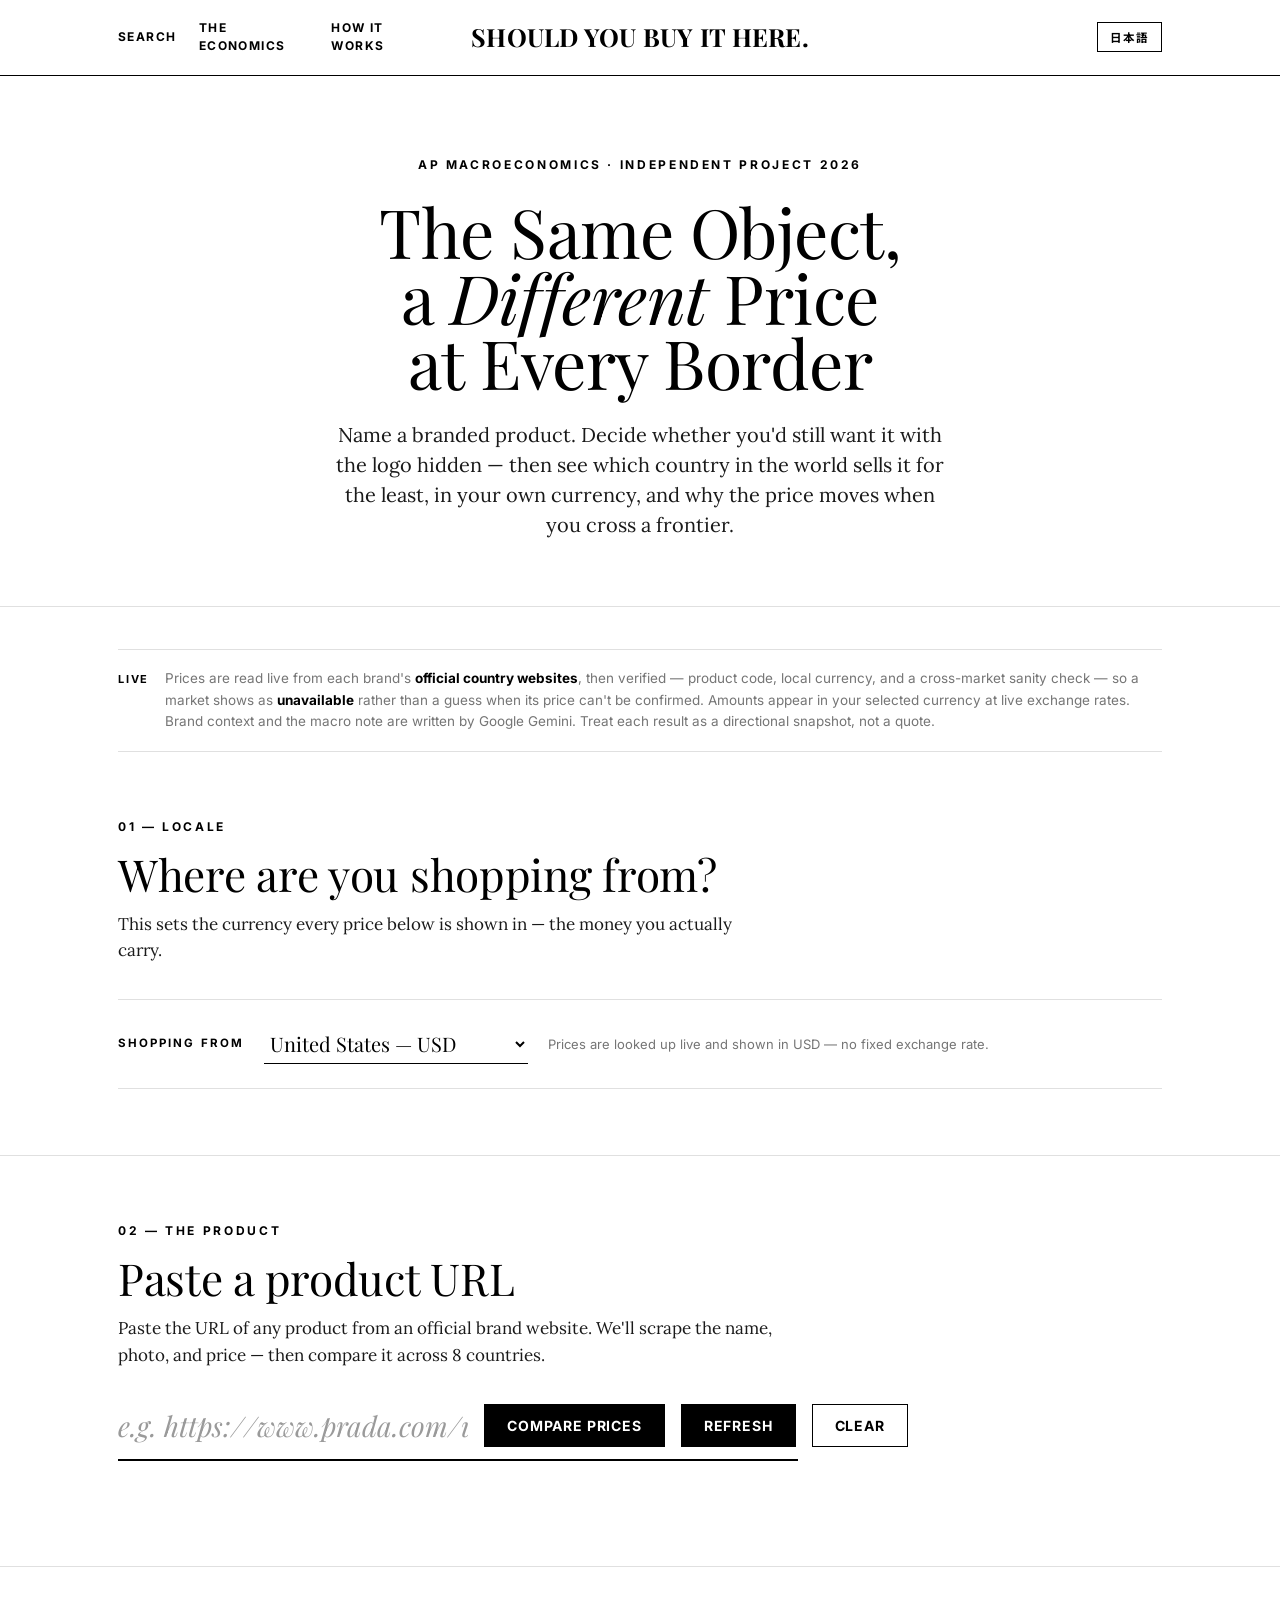
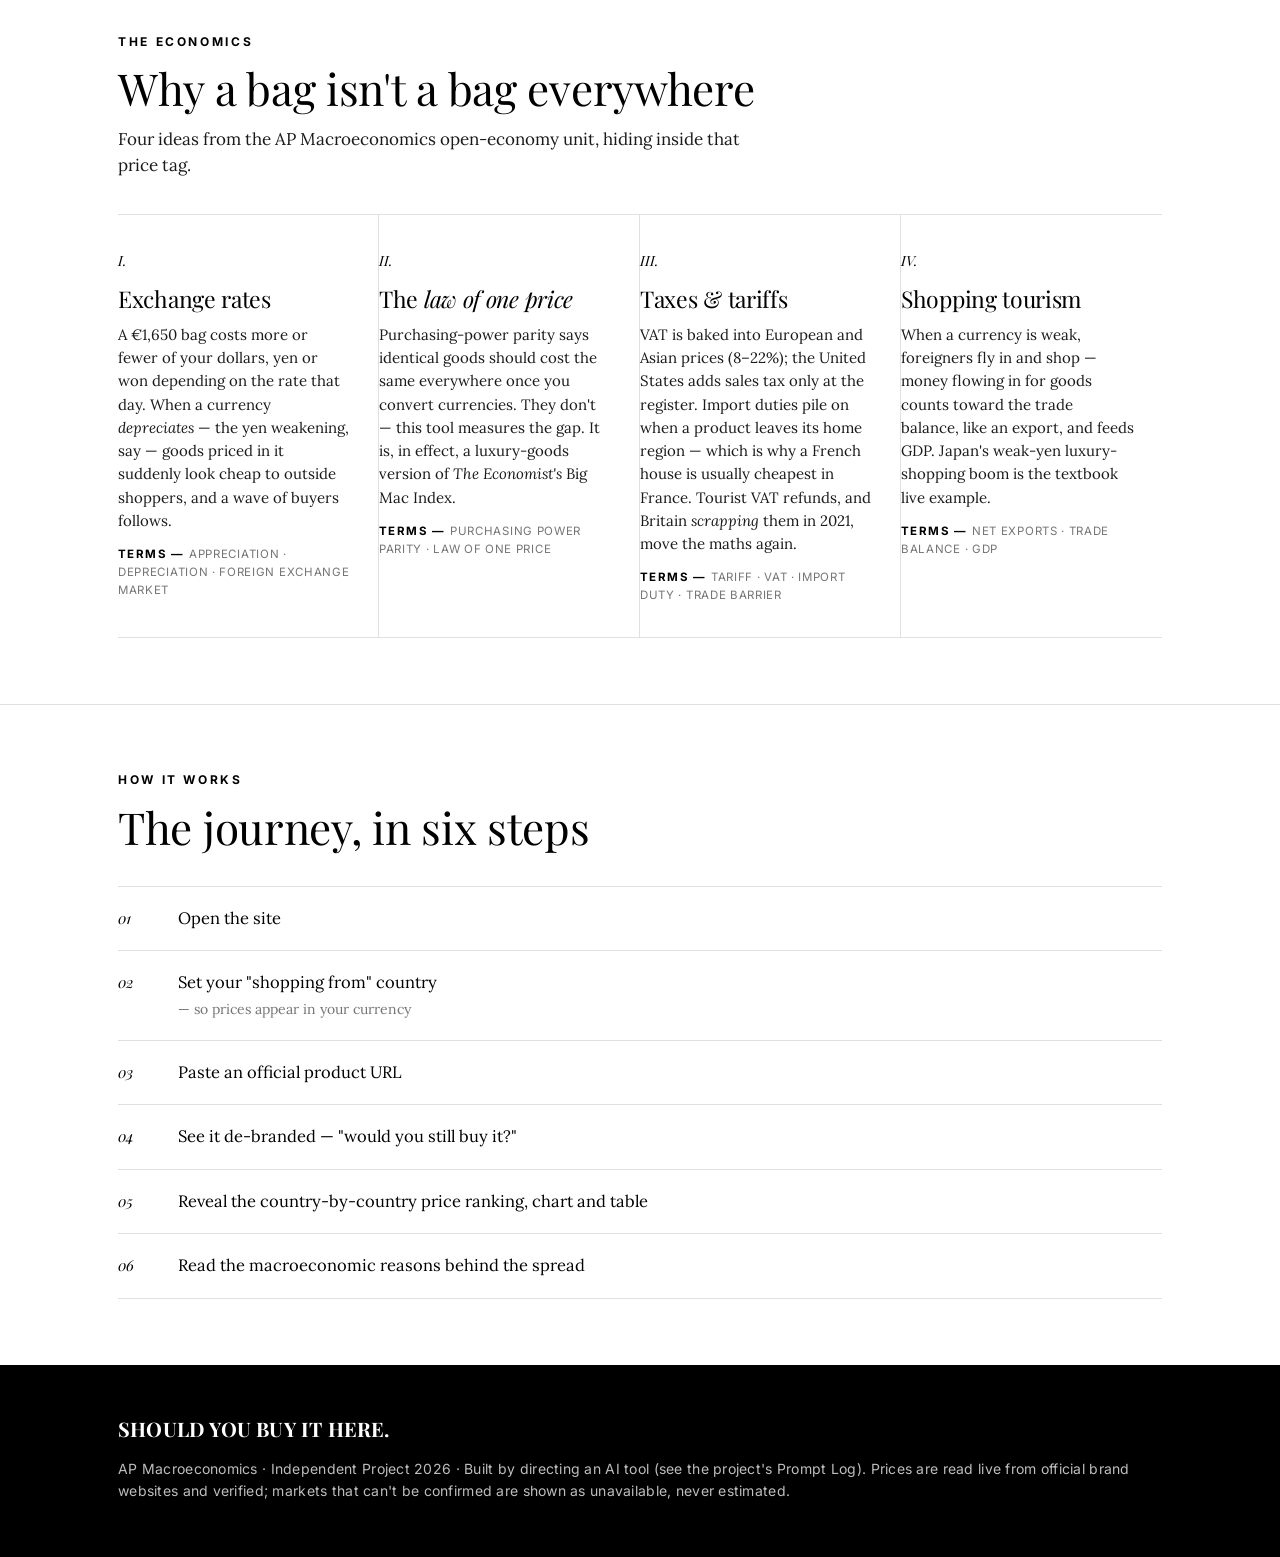
==== index.html @ 0af43471 "Fix overlapping "AI is removing the logo" text in reveal view The progress overlay span sits inside " ====
<!DOCTYPE html>
<html lang="en">
<head>
<meta charset="UTF-8" />
<meta name="viewport" content="width=device-width, initial-scale=1" />
<title>Should You Buy It Here — The Global Price of Brands</title>
<link rel="preconnect" href="https://fonts.googleapis.com">
<link rel="preconnect" href="https://fonts.gstatic.com" crossorigin>
<link href="https://fonts.googleapis.com/css2?family=Playfair+Display:ital,wght@0,400;0,500;0,600;0,700;1,400;1,500&family=Lora:ital,wght@0,400;0,500;0,600;1,400;1,500&family=Inter:wght@300;400;500;600;700&family=Noto+Serif+JP:wght@400;500;600&family=Noto+Sans+JP:wght@300;400;500;600&display=swap" rel="stylesheet">
<style>
  :root{
    --bg:#ffffff;          /* canvas       */
    --bg-soft:#f5f5f5;     /* canvas-soft  */
    --ink:#000000;         /* ink black    */
    --ink-soft:#1a1a1a;    /* near-black   */
    --body:#757575;        /* secondary    */
    --line:#e0e0e0;        /* hairline     */
    --line-strong:#000000; /* black rule   */
    --gold:#000000;        /* accent = ink black (Wired duet) */
    --gold-soft:#1a1a1a;
    --link:#057dbc;        /* inline body-link blue only */
    --serif:"Playfair Display","Noto Serif JP",Georgia,"Times New Roman",serif;     /* WiredDisplay */
    --body-serif:"Lora","Noto Serif JP",Georgia,"Times New Roman",serif;            /* BreveText    */
    --sans:"Inter","Noto Sans JP",-apple-system,BlinkMacSystemFont,"Segoe UI",Roboto,sans-serif; /* Apercu */
  }
  *{box-sizing:border-box;margin:0;padding:0}
  html{scroll-behavior:smooth}
  body{
    background:var(--bg);color:var(--ink);
    font-family:var(--body-serif);font-size:17px;font-weight:400;line-height:1.55;
    -webkit-font-smoothing:antialiased;
  }
  .wrap{max-width:1100px;margin:0 auto;padding:0 28px}
  .prose{max-width:660px}
  h1,h2,h3,h4{font-family:var(--serif);font-weight:400;line-height:1.1;letter-spacing:-0.3px}
  em{font-style:italic}
  a{color:var(--ink);text-decoration:none;border-bottom:1px solid var(--line);transition:border-color .2s,color .2s}
  a:hover{border-color:var(--ink)}
  .overline{font-family:var(--sans);font-size:12px;font-weight:700;letter-spacing:.22em;text-transform:uppercase;color:var(--ink)}
  .rule{height:1px;background:var(--line);border:none;margin:0}
  .hidden{display:none}

  /* ---------- masthead band ---------- */
  .topbar{border-bottom:1px solid var(--line-strong)}
  .topbar .masthead{display:grid;grid-template-columns:1fr auto 1fr;align-items:center;gap:16px;padding-top:18px;padding-bottom:18px}
  .mast-nav{justify-self:start;display:flex;align-items:center}
  .mast-nav a{font-family:var(--sans);font-size:12px;font-weight:700;letter-spacing:.12em;text-transform:uppercase;border:none;margin-right:22px;color:var(--ink)}
  .mast-nav a:hover{color:var(--body)}
  .mast-right{justify-self:end;display:flex;align-items:center}
  .mark{font-family:var(--serif);font-size:clamp(17px,2.3vw,25px);font-weight:700;letter-spacing:.01em;text-align:center;white-space:nowrap}
  .mark .dot{color:var(--ink)}
  .lang-toggle{font-family:var(--sans);font-size:11.5px;font-weight:700;letter-spacing:.1em;background:none;
    border:1px solid var(--ink);color:var(--ink);padding:6px 12px;cursor:pointer;border-radius:0;
    transition:background .2s,color .2s;white-space:nowrap}
  .lang-toggle:hover{background:var(--ink);color:#fff}
  @media(max-width:640px){.mast-nav{display:none}.mark{font-size:16px}}

  /* ---------- hero ---------- */
  .hero{padding:80px 0 66px;text-align:center;border-bottom:1px solid var(--line)}
  .hero .overline{display:block;margin-bottom:24px}
  .hero h1{font-size:clamp(36px,6.6vw,68px);font-weight:400;letter-spacing:-0.5px;line-height:.96}
  .hero h1 .it{font-style:italic;font-weight:400;color:var(--ink)}
  .hero p.lede{font-family:var(--body-serif);font-size:clamp(17px,2vw,20px);color:var(--ink-soft);max-width:620px;margin:26px auto 0;font-weight:400;line-height:1.5}

  /* ---------- generic section ---------- */
  section{padding:66px 0}
  .sec-head{margin-bottom:36px}
  .sec-head .overline{display:block;margin-bottom:14px}
  .sec-head h2{font-size:clamp(27px,3.8vw,44px);font-weight:400;line-height:1.05}
  .sec-head p{color:var(--ink-soft);margin-top:14px}

  /* ---------- disclaimer aside ---------- */
  .disclaimer{border-top:1px solid var(--line);border-bottom:1px solid var(--line);padding:18px 0;
    font-family:var(--sans);font-size:13.5px;color:var(--body);line-height:1.6;display:flex;gap:16px;align-items:flex-start}
  .disclaimer .lbl{font-size:11px;font-weight:700;letter-spacing:.16em;text-transform:uppercase;color:var(--ink);white-space:nowrap;padding-top:3px}
  .disclaimer strong{color:var(--ink);font-weight:700}
  .disclaimer em{font-style:italic}

  /* ---------- search ---------- */
  .search-wrap{max-width:680px}
  .search-field{display:flex;align-items:center;border-bottom:2px solid var(--line-strong);padding-bottom:12px;gap:16px}
  .search-field input{flex:1;border:none;background:transparent;font-family:var(--serif);font-size:clamp(20px,3.2vw,28px);
    color:var(--ink);font-weight:400;padding:0}
  .search-field input::placeholder{color:#9a9a9a;font-style:italic}
  .search-field input:focus{outline:none}
  .search-field button{flex:none;background:var(--ink);border:1px solid var(--ink);cursor:pointer;font-family:var(--sans);
    font-size:14px;font-weight:700;letter-spacing:.06em;text-transform:uppercase;color:#fff;padding:12px 22px;border-radius:0;transition:background .2s,color .2s}
  .search-field button:hover{background:#fff;color:var(--ink)}
  #clearBtn{background:#fff;color:var(--ink)}      /* secondary/outline so the primary action stands out */
  #clearBtn:hover{background:var(--ink);color:#fff}
  .suggest{margin-top:20px;font-family:var(--sans);font-size:14px;color:var(--body);line-height:2}
  .suggest .s-lbl{font-size:11.5px;font-weight:700;letter-spacing:.18em;text-transform:uppercase;color:var(--ink);margin-right:12px}
  .suggest a{font-size:14.5px;margin:0 5px;color:var(--link);border-bottom:1px solid var(--line)}
  .suggest a:hover{color:var(--ink);border-color:var(--ink)}
  .search-msg{margin-top:18px;font-family:var(--sans);font-size:15px;color:var(--ink-soft);min-height:1.4em;line-height:1.9}
  .search-msg a{color:var(--link);border-bottom:1px solid var(--link)}
  .examples{margin-top:18px;font-family:var(--sans);font-size:14px;color:var(--body);line-height:2}
  .examples .ex-label{font-size:11.5px;font-weight:700;letter-spacing:.18em;text-transform:uppercase;color:var(--ink);margin-right:12px}
  .examples a{font-size:14px;margin:0 6px;color:var(--link);border-bottom:1px solid var(--line);cursor:pointer}
  .examples a:hover{color:var(--ink);border-color:var(--ink)}
  .macro-callout{margin-top:20px;padding:16px 22px;background:var(--bg-soft);border-left:2px solid var(--ink);font-size:15px;color:var(--ink);line-height:1.6}
  .macro-callout .label{display:block;font-family:var(--sans);font-size:11px;font-weight:700;letter-spacing:.2em;text-transform:uppercase;color:var(--ink);margin-bottom:6px}

  /* ---------- unavailable rows ---------- */
  tbody tr.unavailable td{color:var(--body);font-style:italic}
  tbody tr.unavailable td.num{font-family:var(--sans);font-size:13px;font-weight:400;color:var(--body)}

  /* ---------- locale picker ---------- */
  .locale{display:flex;flex-wrap:wrap;gap:20px;align-items:center;border-top:1px solid var(--line);border-bottom:1px solid var(--line);padding:24px 0;margin-top:32px}
  .locale label{font-family:var(--sans);font-size:11.5px;font-weight:700;letter-spacing:.18em;text-transform:uppercase;color:var(--ink)}
  .locale select{font-family:var(--serif);font-size:20px;border:none;border-bottom:1.5px solid var(--line-strong);
    background:transparent;color:var(--ink);padding:5px 28px 5px 2px;cursor:pointer;border-radius:0}
  .locale select:focus{outline:none}
  .locale .rate-note{font-family:var(--sans);font-size:13px;color:var(--body);flex:1;min-width:220px}

  /* ---------- de-brand stage ---------- */
  .stage{border:1px solid var(--line);background:var(--bg-soft)}
  .stage-inner{padding:48px 40px;text-align:center}
  .object-wrap{display:inline-block;margin-bottom:14px;text-align:center}
  .img-holder{display:inline-block;position:relative;line-height:0}
  .obj-img{display:block;width:auto;height:auto;max-width:min(340px,78vw);max-height:46vh;
    border:1px solid var(--line);background:#fff;filter:blur(0);transition:filter .4s ease}
  .obj-img.soft{filter:blur(9px) brightness(1.02)}
  .obj-img.revealed{filter:blur(0)!important}
  .logo-cover{position:absolute;backdrop-filter:blur(16px) brightness(.97);-webkit-backdrop-filter:blur(16px) brightness(.97);
    background:rgba(22,19,14,.10);border-radius:2px;transition:opacity .35s}
  .logo-cover.gone{opacity:0;pointer-events:none}
  .obj-cap{display:block;font-family:var(--sans);font-size:11px;font-weight:700;letter-spacing:.22em;
    text-transform:uppercase;color:var(--ink-soft);margin-top:12px;line-height:1.6}
  .obj-cap.revealed{display:none}
  .obj-frame{display:inline-block;border:1px solid var(--line);padding:34px 56px;background:#fff}
  .obj-frame .obj-cat{font-family:var(--serif);font-size:clamp(24px,4vw,34px);font-style:italic;color:var(--ink)}
  .obj-frame .obj-sub{font-family:var(--sans);font-size:11.5px;font-weight:700;letter-spacing:.22em;text-transform:uppercase;color:var(--ink-soft);margin-top:10px}
  .brand-line{font-family:var(--sans);font-size:15px;font-weight:700;letter-spacing:.34em;text-transform:uppercase;
    color:var(--ink);margin-bottom:8px;transition:filter .35s}
  .brand-line.blurred{filter:blur(7px);user-select:none}
  .origin-line{font-family:var(--sans);font-size:12.5px;letter-spacing:.12em;text-transform:uppercase;color:var(--body);margin-bottom:28px}
  .ask{font-family:var(--serif);font-size:clamp(20px,2.7vw,27px);font-weight:400;max-width:580px;margin:0 auto 8px;line-height:1.4}
  .ask .price-em{font-style:italic;color:var(--ink);white-space:nowrap}
  .choice-row{display:flex;gap:18px;justify-content:center;flex-wrap:wrap;margin-top:28px}
  .lk-btn{background:var(--bg);border:1px solid var(--ink);cursor:pointer;font-family:var(--sans);font-size:13px;font-weight:700;letter-spacing:.08em;
    text-transform:uppercase;color:var(--ink);padding:12px 20px;border-radius:0;transition:background .2s,color .2s,border-color .2s}
  .lk-btn:hover{background:var(--ink);color:#fff;border-color:var(--ink)}
  .lk-btn.sub{border-color:var(--line);color:var(--body)}
  .lk-btn.sub:hover{background:var(--ink-soft);color:#fff;border-color:var(--ink-soft)}
  .quip{margin-top:24px;font-family:var(--body-serif);font-size:15.5px;font-style:italic;color:var(--ink-soft);max-width:560px;margin-left:auto;margin-right:auto;line-height:1.6}
  .loading{padding:64px 20px;text-align:center;font-family:var(--serif);font-style:italic;font-size:22px;color:var(--ink-soft)}
  .dots::after{content:"";animation:dots 1.2s steps(4,end) infinite}
  @keyframes dots{0%{content:""}25%{content:"."}50%{content:".."}75%{content:"..."}100%{content:""}}

  /* ---------- results ---------- */
  .verdict{border:2px solid var(--line-strong);padding:32px 36px}
  .verdict .v-top{display:flex;justify-content:space-between;align-items:baseline;flex-wrap:wrap;gap:10px}
  .verdict h3{font-size:clamp(23px,3.2vw,32px);font-weight:400}
  .verdict h3 .cc{font-style:italic;font-weight:400;color:var(--ink)}
  .verdict .v-price{font-family:var(--serif);font-size:clamp(23px,3.2vw,32px);font-weight:500}
  .verdict p{margin-top:16px;font-family:var(--body-serif);font-size:15.5px;color:var(--ink-soft);line-height:1.55}
  .verdict p strong{color:var(--ink);font-weight:600}

  .chart{margin-top:42px;display:flex;flex-direction:column}
  .bar-row{display:grid;grid-template-columns:180px 1fr 130px;gap:18px;align-items:center;padding:14px 0;border-bottom:1px solid var(--line)}
  .bar-row:first-child{border-top:1px solid var(--line)}
  .bar-row .cy{font-family:var(--sans);font-size:14px;display:flex;align-items:center;gap:9px;flex-wrap:wrap}
  .bar-row .cy .cc{font-size:10.5px;font-weight:700;letter-spacing:.12em;border:1px solid var(--line);padding:2px 6px;color:var(--body)}
  .bar-row .cy .nm{color:var(--ink)}
  .bar-row .cy .you-tag{font-size:10.5px;font-weight:700;letter-spacing:.14em;text-transform:uppercase;color:var(--ink)}
  .bar-track{height:16px;position:relative}
  .bar-fill{height:100%;background:#cccccc}
  .bar-fill.cheapest{background:var(--ink)}
  .bar-fill.home{background:var(--ink);opacity:.82}
  .bar-val{font-family:var(--serif);font-size:17px;font-weight:500;text-align:right}
  .bar-local{display:block;margin-top:2px;font-family:var(--sans);font-size:10.5px;font-weight:600;letter-spacing:.06em;color:var(--ink-soft)}

  .table-scroll{overflow-x:auto;margin-top:46px}
  table{border-collapse:collapse;width:100%;min-width:600px;font-family:var(--sans);font-size:14px}
  thead th{font-family:var(--sans);font-weight:700;font-size:11px;letter-spacing:.16em;text-transform:uppercase;
    color:var(--ink);text-align:left;padding:0 16px 13px;border-bottom:1.5px solid var(--line-strong)}
  tbody td{padding:15px 16px;border-bottom:1px solid var(--line);vertical-align:top;color:var(--body)}
  tbody td.country{color:var(--ink)}
  tbody td .cc{font-size:10px;font-weight:700;letter-spacing:.1em;border:1px solid var(--line);padding:2px 6px;margin-right:8px;color:var(--body)}
  tbody td .note-tag{display:block;font-size:11.5px;font-style:italic;color:var(--ink);margin-top:4px}
  tbody td.num{font-family:var(--serif);font-size:16px;font-weight:500;color:var(--ink)}
  tbody tr:last-child td{border-bottom:1.5px solid var(--line-strong)}

  .genka{margin-top:36px;border-left:2px solid var(--ink);padding:8px 0 8px 24px;font-family:var(--body-serif);font-size:15.5px;color:var(--ink-soft);font-style:italic;line-height:1.6}
  .genka strong{color:var(--ink);font-style:normal;font-weight:600}

  /* ---------- learn cards ---------- */
  .learn-grid{display:grid;grid-template-columns:repeat(auto-fit,minmax(250px,1fr));border-top:1px solid var(--line)}
  .learn{padding:32px 28px 32px 0;border-bottom:1px solid var(--line)}
  .learn:not(:last-child){border-right:1px solid var(--line);padding-right:28px}
  @media(max-width:760px){.learn{border-right:none!important;padding-right:0}}
  .learn .num{font-family:var(--serif);font-size:14px;font-style:italic;color:var(--ink)}
  .learn h4{font-size:23px;font-weight:400;margin:12px 0 12px}
  .learn h4 em{color:var(--ink);font-style:italic;font-weight:400}
  .learn p{font-family:var(--body-serif);font-size:15px;color:var(--ink-soft);line-height:1.55}
  .learn .terms{margin-top:14px;font-family:var(--sans);font-size:11.5px;font-weight:700;letter-spacing:.12em;text-transform:uppercase;color:var(--ink)}
  .learn .terms span{color:var(--body);font-weight:400;letter-spacing:.06em}

  /* ---------- flow ---------- */
  .flow{counter-reset:step;border-top:1px solid var(--line)}
  .flow .f-step{display:flex;gap:24px;align-items:baseline;padding:19px 0;border-bottom:1px solid var(--line)}
  .flow .f-step::before{counter-increment:step;content:counter(step,decimal-leading-zero);font-family:var(--serif);
    font-size:15px;font-style:italic;color:var(--ink);flex:none;width:36px}
  .flow .f-step .f-txt{font-family:var(--body-serif);font-size:16.5px}
  .flow .f-step .f-txt .f-sub{display:block;font-size:14px;color:var(--body);margin-top:3px}

  footer{background:var(--ink);border-top:none;padding:48px 0 56px;font-family:var(--sans);font-size:14px;letter-spacing:.02em;color:#bdbdbd}
  footer .mark{display:block;margin-bottom:14px;text-align:left;color:#fff;font-size:20px}
  footer .mark .dot{color:#fff}

  @media(max-width:560px){
    body{font-size:16px}
    .bar-row{grid-template-columns:108px 1fr 90px;gap:10px}
    .stage-inner{padding:34px 18px}
    .obj-frame{padding:26px 28px}
    .search-field{flex-wrap:wrap}            /* URL input + buttons stack instead of overflowing */
    .search-field input{width:100%;flex:1 0 100%}
    thead th,tbody td{padding-left:8px;padding-right:8px}
  }
</style>
</head>
<body>

<div class="topbar">
  <div class="wrap masthead">
    <nav class="mast-nav">
      <a href="#search" data-i18n="navSearch">Search</a>
      <a href="#learn" data-i18n="navEconomics">The Economics</a>
      <a href="#flow" data-i18n="navHow">How It Works</a>
    </nav>
    <span class="mark">SHOULD YOU BUY IT HERE<span class="dot">.</span></span>
    <div class="mast-right">
      <button id="langToggle" class="lang-toggle" type="button">日本語</button>
    </div>
  </div>
</div>

<header class="hero">
  <div class="wrap">
    <span class="overline" data-i18n="heroOverline">AP Macroeconomics · Independent Project 2026</span>
    <h1 data-i18n="heroH1">The Same Object,<br>a <span class="it">Different</span> Price<br>at Every Border</h1>
    <p class="lede" data-i18n="heroLede">Name a branded product. Decide whether you'd still want it with the logo hidden — then see which country in the world sells it for the least, in your own currency, and why the price moves when you cross a frontier.</p>
  </div>
</header>

<main>

  <!-- DISCLAIMER -->
  <div class="wrap" style="padding-top:42px">
    <div class="disclaimer">
      <span class="lbl" data-i18n="discLbl">Live</span>
      <span data-i18n="discText">Prices are read live from each brand's <strong>official country websites</strong>, then verified — product code, local currency, and a cross-market sanity check — so a market shows as <strong>unavailable</strong> rather than a guess when its price can't be confirmed. Amounts appear in your selected currency at live exchange rates. Brand context and the macro note are written by Google Gemini. Treat each result as a directional snapshot, not a quote.</span>
    </div>
  </div>

  <!-- LOCALE -->
  <section id="locale-sec">
    <div class="wrap">
      <div class="sec-head">
        <span class="overline" data-i18n="locOverline">01 — Locale</span>
        <h2 data-i18n="locH2">Where are you shopping from?</h2>
        <p class="prose" data-i18n="locP">This sets the currency every price below is shown in — the money you actually carry.</p>
      </div>
      <div class="locale">
        <label for="home" data-i18n="locLabel">Shopping from</label>
        <select id="home"></select>
        <span id="rateNote" class="rate-note"></span>
      </div>
    </div>
  </section>

  <hr class="rule">

  <!-- SEARCH / UPLOAD -->
  <section id="search">
    <div class="wrap">
      <div class="sec-head">
        <span class="overline" data-i18n="prodOverline">02 — The Product</span>
        <h2 data-i18n="prodH2">Paste a product URL</h2>
        <p class="prose" data-i18n="prodP">Paste the URL of any product from an official brand website. We'll scrape the name, photo, and price — then compare it across 8 countries.</p>
      </div>

      <div class="search-wrap">
        <div class="search-field">
          <input id="q" type="url" data-i18n-ph="qPh" placeholder="e.g. https://www.prada.com/us/en/women/bags/..." autocomplete="off">
          <button id="goBtn" data-i18n="goBtn">Compare Prices</button>
          <button id="refreshBtn" data-i18n="refreshBtn" title="Re-scrape, ignoring the cached result">Refresh</button>
          <button id="clearBtn" type="button" data-i18n="clearBtn" title="Clear the URL">Clear</button>
        </div>
        <div class="search-msg" id="searchMsg"></div>
      </div>
    </div>
  </section>

  <!-- DE-BRAND STAGE -->
  <section id="debrandSection" class="hidden" style="padding-top:0">
    <div class="wrap">
      <div class="sec-head">
        <span class="overline" data-i18n="honestOverline">03 — The Honest Question</span>
        <h2 data-i18n="honestH2">Is it the object — or the name?</h2>
      </div>
      <div class="stage"><div class="stage-inner" id="stage"></div></div>
    </div>
  </section>

  <!-- RESULTS -->
  <section id="resultsSection" class="hidden" style="padding-top:0">
    <div class="wrap">
      <div class="sec-head">
        <span class="overline" data-i18n="verdictOverline">04 — The Verdict</span>
        <h2 data-i18n="verdictH2">Where in the world is it cheapest?</h2>
        <p class="prose" data-i18n="verdictP">Each country's local price, converted to your currency at the listed rates, ranked low to high.</p>
      </div>
      <div id="results"></div>
    </div>
  </section>

  <hr class="rule">

  <!-- LEARN -->
  <section id="learn">
    <div class="wrap">
      <div class="sec-head">
        <span class="overline" data-i18n="econOverline">The Economics</span>
        <h2 data-i18n="econH2">Why a bag isn't a bag everywhere</h2>
        <p class="prose" data-i18n="econP">Four ideas from the AP Macroeconomics open-economy unit, hiding inside that price tag.</p>
      </div>
      <div class="learn-grid">
        <div class="learn">
          <span class="num">I.</span>
          <h4 data-i18n="card1H4">Exchange rates</h4>
          <p data-i18n="card1P">A €1,650 bag costs more or fewer of your dollars, yen or won depending on the rate that day. When a currency <em>depreciates</em> — the yen weakening, say — goods priced in it suddenly look cheap to outside shoppers, and a wave of buyers follows.</p>
          <div class="terms" data-i18n="card1Terms">Terms — <span>appreciation · depreciation · foreign exchange market</span></div>
        </div>
        <div class="learn">
          <span class="num">II.</span>
          <h4 data-i18n="card2H4">The <em>law of one price</em></h4>
          <p data-i18n="card2P">Purchasing-power parity says identical goods should cost the same everywhere once you convert currencies. They don't — this tool measures the gap. It is, in effect, a luxury-goods version of <em>The Economist's</em> Big Mac Index.</p>
          <div class="terms" data-i18n="card2Terms">Terms — <span>purchasing power parity · law of one price</span></div>
        </div>
        <div class="learn">
          <span class="num">III.</span>
          <h4 data-i18n="card3H4">Taxes &amp; tariffs</h4>
          <p data-i18n="card3P">VAT is baked into European and Asian prices (8–22%); the United States adds sales tax only at the register. Import duties pile on when a product leaves its home region — which is why a French house is usually cheapest in France. Tourist VAT refunds, and Britain <em>scrapping</em> them in 2021, move the maths again.</p>
          <div class="terms" data-i18n="card3Terms">Terms — <span>tariff · VAT · import duty · trade barrier</span></div>
        </div>
        <div class="learn">
          <span class="num">IV.</span>
          <h4 data-i18n="card4H4">Shopping tourism</h4>
          <p data-i18n="card4P">When a currency is weak, foreigners fly in and shop — money flowing in for goods counts toward the trade balance, like an export, and feeds GDP. Japan's weak-yen luxury-shopping boom is the textbook live example.</p>
          <div class="terms" data-i18n="card4Terms">Terms — <span>net exports · trade balance · GDP</span></div>
        </div>
      </div>
    </div>
  </section>

  <hr class="rule">

  <!-- FLOW -->
  <section id="flow">
    <div class="wrap">
      <div class="sec-head">
        <span class="overline" data-i18n="howOverline">How It Works</span>
        <h2 data-i18n="howH2">The journey, in six steps</h2>
      </div>
      <div class="flow">
        <div class="f-step"><span class="f-txt" data-i18n="step1">Open the site</span></div>
        <div class="f-step"><span class="f-txt" data-i18n="step2">Set your "shopping from" country<span class="f-sub">— so prices appear in your currency</span></span></div>
        <div class="f-step"><span class="f-txt" data-i18n="step3">Search a product by name</span></div>
        <div class="f-step"><span class="f-txt" data-i18n="step4">See it de-branded — "would you still buy it?"</span></div>
        <div class="f-step"><span class="f-txt" data-i18n="step5">Reveal the country-by-country price ranking, chart and table</span></div>
        <div class="f-step"><span class="f-txt" data-i18n="step6">Read the macroeconomic reasons behind the spread</span></div>
      </div>
    </div>
  </section>

</main>

<footer>
  <div class="wrap">
    <span class="mark">SHOULD YOU BUY IT HERE<span class="dot">.</span></span>
    <span data-i18n="footerText">AP Macroeconomics · Independent Project 2026 · Built by directing an AI tool (see the project's Prompt Log). Prices are read live from official brand websites and verified; markets that can't be confirmed are shown as unavailable, never estimated.</span>
  </div>
</footer>

<script>
/* =====================================================================
   STATIC FALLBACK EXCHANGE RATES (≈ May 2026)
   ---------------------------------------------------------------------
   RATES = value of 1 unit of that currency in US dollars.
     e.g. EUR:1.087 -> EUR 1 = $1.087 ; JPY:0.006667 -> JPY 1 = $0.0067 ($1 = JPY 150).
   Used only for the client-side toHome() fallback; live prices come from the Worker.
   ===================================================================== */
const RATES = { USD:1, EUR:1.087, GBP:1.265, CHF:1.135, JPY:0.006667, KRW:0.00074, CAD:0.732 };

const CURRENCY_OF = {
  "United States":"USD","Canada":"CAD","France":"EUR","Italy":"EUR","United Kingdom":"GBP",
  "Switzerland":"CHF","Japan":"JPY","South Korea":"KRW"
};

const COUNTRIES = {
  "United States":{cc:"US", tax:"No national VAT — state sales tax (0–10%) is added at the register, so the sticker price reads low."},
  "Canada":{cc:"CA", tax:"5% federal GST plus a provincial sales tax that varies by province (7% PST in BC = 12% total; 13% HST in Ontario; none in Alberta). No general tourist refund — Canada's GST visitor rebate ended in 2007."},
  "France":{cc:"FR", tax:"20% VAT included in the price. Non-EU visitors can reclaim roughly 12% (détaxe)."},
  "Italy":{cc:"IT", tax:"22% VAT included. Non-EU visitors can reclaim roughly 13–15%."},
  "United Kingdom":{cc:"GB", tax:"20% VAT included — tax-free shopping for tourists was abolished in 2021, so no refund."},
  "Switzerland":{cc:"CH", tax:"Only about 8.1% VAT, among the lowest in Europe — part of why Swiss watches are cheap at home."},
  "Japan":{cc:"JP", tax:"10% consumption tax, but visitors buy tax-free instantly in-store (passport required) — a driver of the weak-yen luxury boom."},
  "South Korea":{cc:"KR", tax:"10% VAT; visitors get instant or airport refunds, and the duty-free scene is large."}
};


const WORKER_URL = "https://ap-macro-lookup.bridge11korea.workers.dev";

/* =====================  internationalisation (EN / JA)  ===================== */
let lang = (localStorage.getItem("lang") === "ja") ? "ja" : "en";

// Localised country names (data keys stay English everywhere internally).
const NAME_JA = {
  "United States":"アメリカ","Canada":"カナダ","France":"フランス","Italy":"イタリア",
  "United Kingdom":"イギリス","Switzerland":"スイス","Japan":"日本","South Korea":"韓国"
};
// Localised tax / visitor notes for the table.
const TAX_JA = {
  "United States":"国としての付加価値税はなく、州の売上税（0〜10%）がレジで加算されるため、表示価格は安く見えます。",
  "Canada":"5%の連邦GSTに加え、州ごとに異なる州税がかかります（BC州は7%のPSTで合計12%、オンタリオ州は13%のHST、アルバータ州はなし）。一般の旅行者向け還付はありません——カナダのGST訪問者還付は2007年に終了しました。",
  "France":"20%のVATが価格に含まれます。EU圏外からの旅行者は約12%の還付（détaxe）を受けられます。",
  "Italy":"22%のVATが含まれます。EU圏外からの旅行者は約13〜15%の還付を受けられます。",
  "United Kingdom":"20%のVATが含まれます——旅行者向け免税ショッピングは2021年に廃止され、還付はありません。",
  "Switzerland":"VATは約8.1%のみで、ヨーロッパでも最低水準——スイスの時計が現地で安い理由のひとつです。",
  "Japan":"10%の消費税。ただし旅行者はパスポート提示で店頭ですぐ免税になります——円安による高級品ブームの一因です。",
  "South Korea":"10%のVAT。旅行者は即時または空港で還付を受けられ、免税店も充実しています。"
};

// Static markup strings (set via [data-i18n]). HTML allowed — authored content, not user input.
const STR = {
  title:{en:"Should You Buy It Here — The Global Price of Brands", ja:"ここで買うべき？ — ブランド品の世界価格"},
  navSearch:{en:"Search", ja:"検索"},
  navEconomics:{en:"The Economics", ja:"経済のしくみ"},
  navHow:{en:"How It Works", ja:"使い方"},
  heroOverline:{en:"AP Macroeconomics · Independent Project 2026", ja:"AP マクロ経済学 · 自主プロジェクト 2026"},
  heroH1:{en:`The Same Object,<br>a <span class="it">Different</span> Price<br>at Every Border`, ja:`同じ商品なのに、<br>国境ごとに<br><span class="it">変わる</span>値段。`},
  heroLede:{en:`Name a branded product. Decide whether you'd still want it with the logo hidden — then see which country in the world sells it for the least, in your own currency, and why the price moves when you cross a frontier.`, ja:`ブランド品の名前を入力してください。ロゴを隠してもまだ欲しいかを考えたうえで、世界のどの国がいちばん安く売っているかを、あなたの通貨で確かめましょう。そして、国境を越えると値段が動く理由も見てみましょう。`},
  discLbl:{en:"Live", ja:"ライブ"},
  discText:{en:`Prices are read live from each brand's <strong>official country websites</strong>, then verified — product code, local currency, and a cross-market sanity check — so a market shows as <strong>unavailable</strong> rather than a guess when its price can't be confirmed. Amounts appear in your selected currency at live exchange rates. Brand context and the macro note are written by Google Gemini. Treat each result as a directional snapshot, not a quote.`, ja:`価格は各ブランドの<strong>公式の国別サイト</strong>からリアルタイムに取得し、商品コード・現地通貨・市場間の妥当性チェックで検証しています。確認できない市場は推測せず<strong>「掲載なし」</strong>として表示します。金額は選択した通貨に現在の為替レートで換算して表示します。ブランドの説明とマクロのひと言は Google Gemini が生成します。各結果は正確な見積もりではなく、おおよその目安として捉えてください。`},
  locOverline:{en:"01 — Locale", ja:"01 — 地域"},
  locH2:{en:"Where are you shopping from?", ja:"どこで買い物しますか？"},
  locP:{en:"This sets the currency every price below is shown in — the money you actually carry.", ja:"下に表示されるすべての価格は、ここで選んだ国の通貨——あなたが実際に使うお金——で表示されます。"},
  locLabel:{en:"Shopping from", ja:"買い物する国"},
  prodOverline:{en:"02 — The Product", ja:"02 — 商品"},
  prodH2:{en:"Paste a product URL", ja:"商品URLを貼り付ける"},
  prodP:{en:`Paste the URL of any product from an official brand website. We'll scrape the name, photo, and price — then compare it across 8 countries.`, ja:`公式ブランドサイトの商品URLを貼り付けてください。商品名・写真・価格を自動で取得し、8か国で比較します。`},
  qPh:{en:"e.g. https://www.prada.com/us/en/women/bags/...", ja:"例：https://www.prada.com/jp/ja/women/bags/..."},
  goBtn:{en:"Compare Prices", ja:"価格を比較する"},
  refreshBtn:{en:"Refresh", ja:"再取得"},
  clearBtn:{en:"Clear", ja:"クリア"},
  honestOverline:{en:"03 — The Honest Question", ja:"03 — 正直な問い"},
  honestH2:{en:"Is it the object — or the name?", ja:"モノそのもの？それとも名前？"},
  verdictOverline:{en:"04 — The Verdict", ja:"04 — 結論"},
  verdictH2:{en:"Where in the world is it cheapest?", ja:"世界でいちばん安いのはどこ？"},
  verdictP:{en:"Each market's real local price, shown in your selected currency at current exchange rates, ranked low to high.", ja:"各市場の実際の現地価格を、現在の為替レートで選択した通貨に換算して表示し、安い順に並べています。"},
  econOverline:{en:"The Economics", ja:"経済のしくみ"},
  econH2:{en:"Why a bag isn't a bag everywhere", ja:"なぜ同じバッグでも国で違うのか"},
  econP:{en:"Four ideas from the AP Macroeconomics open-economy unit, hiding inside that price tag.", ja:"その値札の中に隠れている、AP マクロ経済学「開放経済」分野の4つの考え方。"},
  card1H4:{en:"Exchange rates", ja:"為替レート"},
  card1P:{en:`A €1,650 bag costs more or fewer of your dollars, yen or won depending on the rate that day. When a currency <em>depreciates</em> — the yen weakening, say — goods priced in it suddenly look cheap to outside shoppers, and a wave of buyers follows.`, ja:`1,650ユーロのバッグは、その日のレートしだいで、あなたのドル・円・ウォンに換算した値段が増えたり減ったりします。通貨が<em>減価</em>する——たとえば円安——と、その通貨建ての商品は外国の買い物客に急に安く見え、買い手が押し寄せます。`},
  card1Terms:{en:`Terms — <span>appreciation · depreciation · foreign exchange market</span>`, ja:`用語 — <span>増価 · 減価 · 外国為替市場</span>`},
  card2H4:{en:`The <em>law of one price</em>`, ja:`<em>一物一価の法則</em>`},
  card2P:{en:`Purchasing-power parity says identical goods should cost the same everywhere once you convert currencies. They don't — this tool measures the gap. It is, in effect, a luxury-goods version of <em>The Economist's</em> Big Mac Index.`, ja:`購買力平価によれば、同じ商品は通貨を換算すればどこでも同じ値段になるはずです。実際にはそうなりません——このツールはその差を測ります。いわば<em>エコノミスト</em>誌のビッグマック指数の高級品版です。`},
  card2Terms:{en:`Terms — <span>purchasing power parity · law of one price</span>`, ja:`用語 — <span>購買力平価 · 一物一価の法則</span>`},
  card3H4:{en:"Taxes &amp; tariffs", ja:"税金と関税"},
  card3P:{en:`VAT is baked into European and Asian prices (8–22%); the United States adds sales tax only at the register. Import duties pile on when a product leaves its home region — which is why a French house is usually cheapest in France. Tourist VAT refunds, and Britain <em>scrapping</em> them in 2021, move the maths again.`, ja:`ヨーロッパやアジアの価格には付加価値税（8〜22%）が含まれています。アメリカは売り場のレジでのみ売上税を加算します。商品が原産地域を離れると輸入関税が上乗せされ——だからフランスのブランドはたいていフランスでいちばん安いのです。旅行者向けの VAT 還付や、イギリスが2021年にそれを<em>廃止</em>したことも、計算をふたたび変えます。`},
  card3Terms:{en:`Terms — <span>tariff · VAT · import duty · trade barrier</span>`, ja:`用語 — <span>関税 · 付加価値税 · 輸入関税 · 貿易障壁</span>`},
  card4H4:{en:"Shopping tourism", ja:"買い物ツーリズム"},
  card4P:{en:`When a currency is weak, foreigners fly in and shop — money flowing in for goods counts toward the trade balance, like an export, and feeds GDP. Japan's weak-yen luxury-shopping boom is the textbook live example.`, ja:`通貨が安いと、外国人が飛行機でやってきて買い物をします——商品の対価として流入するお金は輸出のように貿易収支に計上され、GDP を押し上げます。日本の円安による高級品の爆買いブームは、その教科書どおりの実例です。`},
  card4Terms:{en:`Terms — <span>net exports · trade balance · GDP</span>`, ja:`用語 — <span>純輸出 · 貿易収支 · GDP</span>`},
  howOverline:{en:"How It Works", ja:"使い方"},
  howH2:{en:"The journey, in six steps", ja:"6ステップの流れ"},
  step1:{en:"Open the site", ja:"サイトを開く"},
  step2:{en:`Set your "shopping from" country<span class="f-sub">— so prices appear in your currency</span>`, ja:`「買い物する国」を設定する<span class="f-sub">——価格があなたの通貨で表示されます</span>`},
  step3:{en:"Paste an official product URL", ja:"公式の商品URLを貼り付ける"},
  step4:{en:`See it de-branded — "would you still buy it?"`, ja:`ロゴを消した姿を見る——「それでも買う？」`},
  step5:{en:"Reveal the country-by-country price ranking, chart and table", ja:"国ごとの価格ランキング・グラフ・表を表示する"},
  step6:{en:"Read the macroeconomic reasons behind the spread", ja:"価格差の裏にあるマクロ経済の理由を読む"},
  footerText:{en:"AP Macroeconomics · Independent Project 2026 · Built by directing an AI tool (see the project's Prompt Log). Prices are read live from official brand websites and verified; markets that can't be confirmed are shown as unavailable, never estimated.", ja:"AP マクロ経済学 · 自主プロジェクト 2026 · AI ツールを指示して制作（プロジェクトの Prompt Log を参照）。価格は公式ブランドサイトからリアルタイムに取得・検証しており、確認できない市場は推測せず「掲載なし」と表示します。"}
};

// Dynamic strings used inside JS render functions. Values may be functions.
const T = {
  en:{
    rateLive:(c)=>`Prices are looked up live and shown in ${c} — no fixed exchange rate.`,
    updatingPrices:"Updating prices in your currency",
    errInvalidUrl:"Please enter a valid HTTPS URL from a brand website.",
    errBlocked:(domain)=>`Third-party retailers like "${domain}" are not supported.`,
    loadScraping:["Reading the official product page","Finding country-specific pages","Verifying code and currency","Comparing 8 markets"],
    unavailable:(brand,country)=>`Not available on ${brand} ${country}`,
    unavailableMarket:(country)=>`Price not published in ${country}`,
    errNetworkAI:"Network error — could not reach the AI service. Please try again.",
    capOriginal:"— original —",
    capLogoRemoved:"— logo removed —",
    capAIremoved:"— AI removed the logo —",
    capLogoByAI:"— logo removed by AI —",
    capLogoBlurred:"— logo blurred —",
    aiRemoving:"AI is removing the logo…",
    objWithoutLabel:"the object, without the label",
    notFound:(q,detail)=>`Couldn't read official prices from that link${detail}. Make sure it's a single product's page on the brand's official site — not a category, search, or cart page. This also happens when a brand sells in only one region/currency (so there's nothing to compare across countries) or blocks automated reading.`,
    stickerPrice:"its sticker price",
    originLine:(cat,origin)=>`a ${cat} from a house based in ${origin}`,
    askLine:(rev,price,cat,home)=>`${rev?"":"Logo hidden — "}Would you pay <span class="price-em">${price}</span> for this ${cat}${home?`, bought in ${home}`:""}?`,
    btnYesBuy:"Yes — I'd still buy it",
    btnNoNotWithout:"No — not without the name",
    quipStageNo:`That gap — between what you'd pay for the <em>object</em> and what the house charges — is the brand premium. Goods bought <em>because</em> they're expensive are called <em>Veblen goods</em>. Either way, here's where it costs the least.`,
    btnShowAnyway:"Show me the prices anyway",
    revealYes:`Fair — for many buyers the name <em>is</em> the product: status, signalling, resale value. So: where on earth do you get it for the least?`,
    revealNo:`Honest. And if you ever do cave — cave in the cheapest country.`,
    noPrices:"No country prices were returned for this product. Try a more specific product name.",
    cheapestLabel:"Cheapest",
    mostExpensive:(country,price,spread)=>`Most expensive is <strong>${country}</strong> at ${price} — a <strong>${spread}%</strong> spread for one identical product.`,
    boughtHome:(home,price,rank,total)=>`Bought at home in <strong>${home}</strong> you'd pay ${price}, rank ${rank} of ${total}.`,
    saveBringBack:(cheapest,pct)=>`Bringing it back from ${cheapest} would shave roughly <strong>${pct}%</strong> off the sticker (before travel and any tourist refund).`,
    alreadyCheapest:"You're already in the cheapest tier.",
    switchCountry:`Switch your "shopping from" country at the top to see what you'd pay locally.`,
    originCheapest:(origin)=>`It's cheapest in the brand's home country, ${origin} — the familiar "no import duty at the source."`,
    originNotCheapest:(origin)=>`Note — it is <em>not</em> cheapest in the brand's home country (${origin}); here local taxes, retail competition or pricing strategy outweigh the origin advantage.`,
    originNotCompared:(origin)=>`The brand's home country (${origin}) isn't among the markets compared here.`,
    thCountry:"Country", thLocal:"Local price", thInCur:(cur)=>`In ${cur}`, thTax:"Tax / visitor note",
    tagHome:"home of the brand", tagCheapest:"cheapest", tagYou:"your locale", youTag:"you",
    macroLabel:"📈 The macro",
    genka:"Reality check.",
  },
  ja:{
    rateLive:(c)=>`価格は ${c} でリアルタイムに取得しています（固定の為替レートは使用していません）。`,
    updatingPrices:"選択した通貨で価格を更新中",
    errInvalidUrl:"ブランドサイトの有効なHTTPS URLを入力してください。",
    errBlocked:(domain)=>`「${domain}」などのセレクトショップには対応していません。`,
    loadScraping:["商品ページをスクレイピング中","8つの市場で価格を比較中","為替レートを確認中","もうすぐです"],
    unavailable:(brand,country)=>`${brand} ${country}では取り扱いなし`,
    unavailableMarket:(country)=>`${country}では価格未掲載`,
    errNetworkAI:"通信エラー——AI サービスに接続できませんでした。もう一度お試しください。",
    capOriginal:"— オリジナル —",
    capLogoRemoved:"— ロゴを削除 —",
    capAIremoved:"— AI がロゴを削除 —",
    capLogoByAI:"— AI がロゴを削除しました —",
    capLogoBlurred:"— ロゴをぼかしています —",
    aiRemoving:"AI がロゴを消しています…",
    objWithoutLabel:"ラベルのない、モノそのもの",
    notFound:(q,detail)=>`そのリンクから公式価格を取得できませんでした${detail}。ブランド公式サイトの「単一商品ページ」のリンクかご確認ください（カテゴリ・検索・カートページは不可）。1つの地域・通貨でしか販売していないブランド（=各国比較の対象がない）や、自動読み取りをブロックしているサイトでも起こります。`,
    stickerPrice:"その定価",
    originLine:(cat,origin)=>`${origin}に拠点を置くブランドの${cat}`,
    askLine:(rev,price,cat,home)=>`${rev?"":"ロゴを隠した状態で——"}この${cat}に<span class="price-em">${price}</span>を払いますか${home?`（${home}で購入）`:""}？`,
    btnYesBuy:"はい——それでも買う",
    btnNoNotWithout:"いいえ——名前がなければ買わない",
    quipStageNo:`あなたが<em>モノ</em>に払ってもよい額と、ブランドが請求する額との差——それがブランドプレミアムです。高いから<em>こそ</em>買われる商品は<em>ヴェブレン財</em>と呼ばれます。いずれにせよ、いちばん安いのはどこか見てみましょう。`,
    btnShowAnyway:"それでも価格を見せて",
    revealYes:`なるほど——多くの買い手にとって、名前こそが<em>商品</em>です。ステータス、シグナリング、リセールバリュー。では、世界のどこでいちばん安く手に入るでしょう？`,
    revealNo:`正直ですね。もしいつか誘惑に負けるなら——いちばん安い国で負けましょう。`,
    noPrices:"この商品の国別価格は取得できませんでした。より具体的な商品名でお試しください。",
    cheapestLabel:"最安",
    mostExpensive:(country,price,spread)=>`最も高いのは <strong>${country}</strong> で ${price}——同じ商品ひとつで <strong>${spread}%</strong> もの開きがあります。`,
    boughtHome:(home,price,rank,total)=>`自国の <strong>${home}</strong> で買うと ${price}、${total}か国中${rank}位です。`,
    saveBringBack:(cheapest,pct)=>`${cheapest}から持ち帰れば、定価より約 <strong>${pct}%</strong> 安くなります（旅費や旅行者還付を考慮する前）。`,
    alreadyCheapest:"あなたはすでに最安グループにいます。",
    switchCountry:`上の「買い物する国」を切り替えると、現地でいくら払うかがわかります。`,
    originCheapest:(origin)=>`ブランドの母国である${origin}がいちばん安い——おなじみの「原産地では輸入関税なし」です。`,
    originNotCheapest:(origin)=>`注目——ブランドの母国（${origin}）が最安では<em>ありません</em>。ここでは現地の税金・小売競争・価格戦略が、原産地の優位を上回っています。`,
    originNotCompared:(origin)=>`ブランドの母国（${origin}）は、ここで比較した市場には含まれていません。`,
    thCountry:"国", thLocal:"現地価格", thInCur:(cur)=>`${cur}換算`, thTax:"税・旅行者メモ",
    tagHome:"ブランドの母国", tagCheapest:"最安", tagYou:"あなたの地域", youTag:"あなた",
    macroLabel:"📈 マクロの視点",
    genka:"現実を見ると。",
  }
};

function t(k, ...a){
  const o = T[lang] || T.en;
  let v = (o[k] !== undefined) ? o[k] : T.en[k];
  return (typeof v === "function") ? v(...a) : v;
}
function cname(c){ return (lang === "ja" && NAME_JA[c]) ? NAME_JA[c] : c; }
function taxOf(c){ if(lang === "ja" && TAX_JA[c]) return TAX_JA[c]; return (COUNTRIES[c] || {}).tax || ""; }

function applyLang(){
  document.documentElement.lang = lang;
  document.title = STR.title[lang];
  document.querySelectorAll("[data-i18n]").forEach(el=>{
    const k = el.getAttribute("data-i18n");
    if(STR[k] && STR[k][lang] !== undefined) el.innerHTML = STR[k][lang];
  });
  document.querySelectorAll("[data-i18n-ph]").forEach(el=>{
    const k = el.getAttribute("data-i18n-ph");
    if(STR[k] && STR[k][lang] !== undefined) el.setAttribute("placeholder", STR[k][lang]);
  });
  const tg = $("#langToggle"); if(tg) tg.textContent = (lang === "ja") ? "EN" : "日本語";
  buildHomeSelect();                       // country labels depend on language
  if(current){ renderStage(); if(revealed) renderResults(); }
}
function setLang(l){
  lang = (l === "ja") ? "ja" : "en";
  localStorage.setItem("lang", lang);
  applyLang();
}

/* =====================  app logic  ===================== */
const $ = s => document.querySelector(s);
let homeCountry = "United States";
let current = null;     // selected item
let revealed = false;
let lastQuery = "";     // last product looked up (so a currency switch can re-run it)
let searchSeq = 0;      // bumped per search; a response that isn't the latest is dropped
let lastRevealAnswer = null;  // "yes"/"no" — kept so a language switch can re-render the reveal quip
const homeCur = () => CURRENCY_OF[homeCountry];

function fmt(amount, cur){
  try{ return new Intl.NumberFormat(undefined,{style:"currency",currency:cur,maximumFractionDigits:0}).format(amount); }
  catch(e){ return cur+" "+Math.round(amount).toLocaleString(); }
}
function toHome(amount, fromCur){ return (amount * RATES[fromCur]) / RATES[homeCur()]; }
function esc(s){ return String(s).replace(/[&<>"]/g, c=>({"&":"&amp;","<":"&lt;",">":"&gt;",'"':"&quot;"}[c])); }

/* ---- locale dropdown ---- */
function buildHomeSelect(){
  const sel = $("#home");
  sel.innerHTML = Object.keys(COUNTRIES).map(c =>
    `<option value="${c}" ${c===homeCountry?"selected":""}>${esc(cname(c))} — ${CURRENCY_OF[c]}</option>`).join("");
  sel.onchange = () => { homeCountry = sel.value; updateRateNote(); if(current) refetchForCurrency(); };
  updateRateNote();
}

// Prices now come from the API already in the selected currency, so changing the
// currency re-runs the lookup rather than doing a client-side conversion.
async function refetchForCurrency(){
  const url = lastQuery || "";
  if(!url){ renderStage(); if(revealed) renderResults(); return; }
  const wasRevealed = revealed;
  $(wasRevealed ? "#results" : "#stage").innerHTML = `<div class="loading"><em>${t('updatingPrices')}<span class="dots"></span></em></div>`;
  try{
    const res = await fetch(`${WORKER_URL}/scrape`, {
      method: "POST",
      headers: { "Content-Type": "application/json" },
      body: JSON.stringify({ url, homeCurrency: homeCur() })
    });
    const data = await res.json();
    if(data && data.found){
      if(data.local_prices) current.prices = data.local_prices;
      current.priceData = mergePriceData(data);
      current.homePrices = data.home_prices || null;
    }
  }catch(e){ /* keep existing data; render falls back to static conversion */ }
  renderStage();
  if(wasRevealed) renderResults();
}
function updateRateNote(){
  $("#rateNote").textContent = t('rateLive', homeCur());
}

/* ---- URL validation ---- */
// Client-side: only check basic URL format + known blacklist.
// The full "is this an official brand site?" check happens server-side via Gemini.
const BLOCKED_DOMAINS = new Set([
  "farfetch.com","ssense.com","net-a-porter.com","mytheresa.com",
  "matchesfashion.com","nordstrom.com","saksfifthavenue.com",
  "bloomingdales.com","selfridges.com","harrods.com","amazon.com",
  "ebay.com","stockx.com","grailed.com","vestiairecollective.com"
]);
function validateUrl(input){
  let parsed;
  try { parsed = new URL(input); } catch { return { valid: false, msg: t('errInvalidUrl') }; }
  if(parsed.protocol !== "https:") return { valid: false, msg: t('errInvalidUrl') };
  const domain = parsed.hostname.replace(/^www\./, "").toLowerCase();
  if(BLOCKED_DOMAINS.has(domain)) return { valid: false, msg: t('errBlocked', domain) };
  return { valid: true, domain };
}

/* ---- load an image by URL ---- */
function loadImage(url){
  return new Promise((res,rej) => {
    const img = new Image();
    img.crossOrigin = "anonymous";
    img.onload = () => res(img);
    img.onerror = rej;
    img.src = url;
  });
}

function drawImageOnWhite(canvas, img, w, h){
  const ctx = canvas.getContext("2d");
  ctx.fillStyle = "#fff";
  ctx.fillRect(0, 0, w, h);
  ctx.drawImage(img, 0, 0, w, h);
}

async function debrandFromUrl(imageUrl){
  try {
    const img = await loadImage(imageUrl);
    const MAX = 1024;
    let w = img.naturalWidth || img.width, h = img.naturalHeight || img.height;
    if(w > MAX || h > MAX){
      if(w > h){ h = Math.round(h * MAX / w); w = MAX; }
      else { w = Math.round(w * MAX / h); h = MAX; }
    }
    const canvas = document.createElement("canvas");
    canvas.width = w; canvas.height = h;
    drawImageOnWhite(canvas, img, w, h);
    const dataUrl = canvas.toDataURL("image/jpeg", 0.85);
    const base64 = dataUrl.split(",")[1];
    const res = await fetch(`${WORKER_URL}/debrand`, {
      method: "POST",
      headers: { "Content-Type": "application/json" },
      body: JSON.stringify({ image: base64, mimeType: "image/jpeg" })
    });
    const d = await res.json();
    if(!d.success || !d.image) return null;
    const out = `data:${d.mimeType || "image/png"};base64,${d.image}`;
    try {
      await loadImage(out);
      return out;
    } catch(e) {
      console.warn("debrand returned invalid image:", e);
      return null;
    }
  } catch(e) {
    console.warn("debrand failed:", e);
    return null;
  }
}

/* ---- main search flow ---- */
// The worker returns confirmed markets in data.prices and unconfirmed ones in data.failed.
// Merge them so renderResults shows every country — failed ones as honest "unavailable" rows
// (matches the disclaimer/footer promise), instead of silently dropping them.
function mergePriceData(data){
  const pd = { ...(data.prices || {}) };
  for(const f of (data.failed || [])) pd[f.country] = { available:false, reason:f.reason };
  return pd;
}

async function doSearch(force){
  const url = $("#q").value.trim();
  if(!url){ $("#searchMsg").textContent = t('errInvalidUrl'); return; }

  const v = validateUrl(url);
  if(!v.valid){ $("#searchMsg").textContent = v.msg; return; }

  lastQuery = url;
  const mySeq = ++searchSeq;   // any earlier in-flight search whose response lands after this is stale
  $("#searchMsg").innerHTML = "";
  $("#debrandSection").classList.remove("hidden");
  $("#resultsSection").classList.add("hidden");

  // Rotating loading messages
  const loadMsgs = t('loadScraping');
  $("#stage").innerHTML = `<div class="loading"><em id="loadMsg">${loadMsgs[0]}</em><span class="dots"></span></div>`;
  let msgIdx = 0;
  const loadTimer = setInterval(() => {
    msgIdx = (msgIdx + 1) % loadMsgs.length;
    const el = document.getElementById("loadMsg");
    if(el) el.textContent = loadMsgs[msgIdx];
  }, 4500);

  $("#debrandSection").scrollIntoView({behavior:"smooth",block:"start"});
  revealed = false;
  lastRevealAnswer = null;

  try {
    const res = await fetch(`${WORKER_URL}/scrape`, {
      method: "POST",
      headers: { "Content-Type": "application/json" },
      body: JSON.stringify({ url, homeCurrency: homeCur(), refresh: force === true })
    });
    const data = await res.json();
    clearInterval(loadTimer);
    if(mySeq !== searchSeq) return;   // a newer search superseded this one — drop the stale response

    if(!data.found){
      const detail = data.error ? ` (${esc(data.error)})` : "";
      $("#stage").innerHTML = `<div class="quip" style="max-width:580px;margin:40px auto;text-align:center;line-height:1.6">${t('notFound', esc(url), detail)}</div>`;
      $("#resultsSection").classList.add("hidden");
      return;
    }

    const imageUrl = data.product.image_url || "";
    current = {
      name: data.product.name,
      brand: data.product.brand,
      category: data.product.category,
      origin: data.product.origin,
      img: imageUrl,   // worker already returns a proxied /img URL — do NOT wrap again (double-proxy 404s)
      debrandedImg: null,
      debrandPending: !!imageUrl,
      blurb: data.product.blurb || "",
      macro_insight: data.macro_insight || "",
      priceData: mergePriceData(data),            // confirmed + unconfirmed markets (failed → unavailable)
      prices: data.local_prices || {},            // local currency prices (for legacy toHome)
      homePrices: data.home_prices || null,
    };

    renderStage();

    if(imageUrl){
      const item = current;   // pin the item so a slower debrand can't clobber a newer search
      debrandFromUrl(imageUrl).then(result => {
        if(current !== item) return;   // a newer search replaced this product — drop the stale result
        current.debrandedImg = result || null;
        current.debrandPending = false;
        renderStage();
        if(revealed) renderResults();
      });
    }
  } catch(e) {
    clearInterval(loadTimer);
    if(mySeq !== searchSeq) return;   // stale failure — a newer search is already running
    $("#searchMsg").innerHTML = t('errNetworkAI');
    $("#debrandSection").classList.add("hidden");
  }
}

function renderStage(){
  if(!current) return;
  const it = current;
  const homePrice = (it.homePrices && typeof it.homePrices[homeCountry] === "number")
    ? it.homePrices[homeCountry]
    : ((it.prices && typeof it.prices[homeCountry] === "number") ? toHome(it.prices[homeCountry], CURRENCY_OF[homeCountry]) : null);
  const priceText = homePrice ? fmt(homePrice, homeCur()) : t('stickerPrice');

  let imgHtml;
  if(revealed){
    const original = it.img ? `<div style="text-align:center"><img class="obj-img revealed" style="max-width:min(280px,42vw)" src="${esc(it.img)}" alt="original" onerror="this.parentElement.style.display='none'"><div class="obj-cap" style="display:block">${t('capOriginal')}</div></div>` : "";
    const after = it.debrandedImg
      ? `<div style="text-align:center"><img class="obj-img revealed" style="max-width:min(280px,42vw)" src="${esc(it.debrandedImg)}" alt="logo removed"><div class="obj-cap" style="display:block">${t('capAIremoved')}</div></div>`
      : (it.debrandPending && it.img
        ? `<div style="text-align:center"><div style="position:relative;display:inline-block;line-height:0"><img class="obj-img revealed" style="max-width:min(280px,42vw);filter:brightness(.5)" src="${esc(it.img)}" alt="logo removed pending" onerror="this.parentElement.parentElement.style.display='none'"><div style="position:absolute;inset:0;display:flex;align-items:center;justify-content:center;padding:0 12px"><span style="color:#fff;font-family:var(--sans);font-size:11px;font-weight:700;letter-spacing:.16em;text-transform:uppercase;text-align:center;line-height:1.5;text-shadow:0 1px 8px rgba(0,0,0,.7)">${t('aiRemoving')}<span class="dots"></span></span></div></div><div class="obj-cap" style="display:block">${t('capLogoRemoved')}</div></div>`
        : (it.img
          ? `<div style="text-align:center"><img class="obj-img revealed" style="max-width:min(280px,42vw)" src="${esc(it.img)}" alt="logo removed" onerror="this.parentElement.style.display='none'"><div class="obj-cap" style="display:block">${t('capAIremoved')}</div></div>`
          : ""));
    imgHtml = `<div style="display:flex;gap:20px;justify-content:center;flex-wrap:wrap;align-items:flex-start;margin-bottom:14px">${original}${after}</div>`;
  } else if(it.debrandedImg){
    imgHtml = `<div class="object-wrap"><div class="img-holder"><img class="obj-img" src="${esc(it.debrandedImg)}" alt="${esc(it.category)}"></div><div class="obj-cap">${t('capLogoByAI')}</div></div>`;
  } else if(it.img){
    const pendingNote = it.debrandPending
      ? `<div class="obj-cap" style="color:var(--gold);margin-bottom:10px;text-transform:none;letter-spacing:.04em;font-style:italic"><em>${t('aiRemoving')}</em></div>`
      : "";
    imgHtml = `<div class="object-wrap">${pendingNote}<div class="img-holder"><img class="obj-img soft" src="${esc(it.img)}" alt="${esc(it.category)}" onerror="this.style.display='none'"></div><div class="obj-cap">${t('capLogoBlurred')}</div></div>`;
  } else {
    imgHtml = `<div class="object-wrap"><div class="obj-frame"><div class="obj-cat">${esc(it.category)}</div><div class="obj-sub">${t('objWithoutLabel')}</div></div></div>`;
  }

  const homeName = homePrice ? esc(cname(homeCountry)) : null;
  $("#stage").innerHTML = `
    ${imgHtml}
    <div class="brand-line ${revealed?"":"blurred"}">${esc(it.brand)}</div>
    <div class="origin-line">${t('originLine', esc(it.category), esc(cname(it.origin)))}</div>
    <div class="ask">${t('askLine', revealed, priceText, esc(it.category), homeName)}</div>
    ${revealed ? "" : `<div class="choice-row">
      <button class="lk-btn" id="yesBtn2">${t('btnYesBuy')}</button>
      <button class="lk-btn sub" id="noBtn2">${t('btnNoNotWithout')}</button>
    </div>`}
    <div id="quip2"></div>`;

  if(!revealed){
    $("#yesBtn2").onclick = () => reveal("yes");
    $("#noBtn2").onclick = () => {
      $("#quip2").innerHTML = `<div class="quip">${t('quipStageNo')}</div>
        <div class="choice-row"><button class="lk-btn" id="anywayBtn">${t('btnShowAnyway')}</button></div>`;
      $("#anywayBtn").onclick = () => reveal("no");
    };
  } else if(lastRevealAnswer){
    // re-paint the reveal quip so switching language after revealing doesn't blank it
    $("#quip2").innerHTML = `<div class="quip">${t(lastRevealAnswer === "yes" ? 'revealYes' : 'revealNo')}</div>`;
  }
}

function reveal(answer){
  revealed = true;
  lastRevealAnswer = answer;
  renderStage();              // renderStage re-paints #quip2 from lastRevealAnswer (survives lang switch)
  renderResults();
  $("#resultsSection").classList.remove("hidden");
  $("#resultsSection").scrollIntoView({behavior:"smooth",block:"start"});
}

function renderResults(){
  if(!current) return;
  const it = current;
  const pd = it.priceData || {};   // full price data with available/unavailable info
  const lp = it.prices || {};      // local_prices (numbers)
  const unavailableLabel = (country, reason) => {
    if (!reason) return t('unavailable', it.brand || '', cname(country));
    if (/No price found|Price out of range|Currency .*≠|budget|No per-country page|No candidate|not localized|Product code not on page/.test(reason)) {
      return t('unavailableMarket', cname(country));
    }
    return reason;
  };

  // Build available and unavailable rows
  const availableRows = [];
  const unavailableRows = [];

  for(const country of Object.keys(COUNTRIES)){
    const cc = (COUNTRIES[country] || {}).cc || "??";
    const isHome = country === homeCountry;
    const localCur = CURRENCY_OF[country];

    // Check priceData for availability info
    const entry = pd[country];
    if(entry && entry.available === false){
      unavailableRows.push({ country, cc, isHome, reason: unavailableLabel(country, entry.reason) });
      continue;
    }

    // Try local_prices first, then priceData
    const local = (typeof lp[country] === "number") ? lp[country] : (entry && typeof entry.price === "number" ? entry.price : null);
    if(local === null || !isFinite(local) || local <= 0){
      // If no price data at all, skip (don't show as unavailable unless explicitly marked)
      if(entry && entry.available === false) unavailableRows.push({ country, cc, isHome, reason: unavailableLabel(country, entry.reason) });
      continue;
    }

    const home = (it.homePrices && typeof it.homePrices[country] === "number") ? it.homePrices[country] : toHome(local, localCur);
    availableRows.push({ country, cc, localCur, local, home, isHome });
  }

  availableRows.sort((a,b) => a.home - b.home);

  if(availableRows.length === 0){
    $("#results").innerHTML = `<div class="quip" style="text-align:center;margin:40px auto">${t('noPrices')}</div>`;
    return;
  }

  const max = Math.max(...availableRows.map(r=>r.home));
  const minHome = availableRows[0].home;                 // cheapest price (rows sorted ascending)
  // When several markets tie for cheapest, treat the brand's home country as the representative
  // cheapest if it's in that tier — otherwise sort order can hide a genuine origin-advantage result.
  const cheapest = availableRows.find(r => r.home === minHome && r.country === it.origin) || availableRows[0];
  const dearest = availableRows[availableRows.length-1];
  const youRow = availableRows.find(r=>r.isHome);
  const youRank = youRow ? availableRows.indexOf(youRow)+1 : null;
  const savePctVsYou = youRow ? ((youRow.home - cheapest.home)/youRow.home*100) : null;
  const spreadPct = (dearest.home - cheapest.home)/dearest.home*100;
  const originSold = availableRows.some(r=>r.country === it.origin);
  const originIsCheapest = originSold && availableRows.some(r => r.country === it.origin && r.home === minHome);
  // Markets tied for the lowest price (e.g. EU single-market pricing makes France = Italy). The
  // header lists ALL of them so one isn't misleadingly singled out; origin is ordered first.
  const cheapestTier = availableRows.filter(r => r.home === minHome)
    .sort((a,b) => (b.country===it.origin) - (a.country===it.origin));
  const cheapestNames = cheapestTier.map(r => cname(r.country)).join(lang === "ja" ? "・" : " & ");

  let verdict = `<div class="verdict">
    <div class="v-top">
      <h3>${t('cheapestLabel')} — <span class="cc">${esc(cheapestNames)}</span></h3>
      <span class="v-price">${fmt(cheapest.home, homeCur())}</span>
    </div>
    <p>${t('mostExpensive', esc(cname(dearest.country)), fmt(dearest.home, homeCur()), spreadPct.toFixed(0))}`;
  if(youRow){
    verdict += ` ${t('boughtHome', esc(cname(homeCountry)), fmt(youRow.home, homeCur()), youRank, availableRows.length)} ${savePctVsYou>0.5 ? t('saveBringBack', esc(cname(cheapest.country)), savePctVsYou.toFixed(0)) : t('alreadyCheapest')}`;
  } else {
    verdict += ` ${t('switchCountry')}`;
  }
  verdict += `</p><p>${originSold ? (originIsCheapest
    ? t('originCheapest', esc(cname(it.origin)))
    : t('originNotCheapest', esc(cname(it.origin))))
    : t('originNotCompared', esc(cname(it.origin)))}</p></div>`;

  // Bar chart: only available rows
  const chart = `<div class="chart">${availableRows.map(r=>{
    const pct = Math.max(4, r.home/max*100);
    const cls = (r.home===minHome?"cheapest":"") + (r.isHome?" home":"");
    return `<div class="bar-row">
      <div class="cy"><span class="cc">${r.cc}</span><span class="nm">${esc(cname(r.country))}</span>${r.isHome?`<span class="you-tag">${t('youTag')}</span>`:''}</div>
      <div class="bar-track"><div class="bar-fill ${cls}" style="width:${pct}%"></div></div>
      <div class="bar-val">${fmt(r.home, homeCur())}${r.localCur!==homeCur()?`<span class="bar-local">${fmt(r.local, r.localCur)}</span>`:''}</div>
    </div>`;
  }).join("")}</div>`;

  // Table: available rows (ranked) then unavailable rows
  const availTableRows = availableRows.map((r,i)=>`<tr>
      <td>${i+1}</td>
      <td class="country"><span class="cc">${r.cc}</span>${esc(cname(r.country))}
        ${r.country===it.origin?`<span class="note-tag">${t('tagHome')}</span>`:''}
        ${r.home===minHome?`<span class="note-tag">${t('tagCheapest')}</span>`:''}
        ${r.isHome?`<span class="note-tag">${t('tagYou')}</span>`:''}</td>
      <td>${fmt(r.local, r.localCur)}</td>
      <td class="num">${fmt(r.home, homeCur())}</td>
      <td>${taxOf(r.country)}</td>
    </tr>`).join("");

  const unavailTableRows = unavailableRows.map(r=>`<tr class="unavailable">
      <td>&mdash;</td>
      <td class="country"><span class="cc">${r.cc}</span>${esc(cname(r.country))}
        ${r.country===it.origin?`<span class="note-tag">${t('tagHome')}</span>`:''}
        ${r.isHome?`<span class="note-tag">${t('tagYou')}</span>`:''}</td>
      <td class="num" colspan="2">${esc(r.reason || t('unavailable', it.brand || '', cname(r.country)))}</td>
      <td>${taxOf(r.country)}</td>
    </tr>`).join("");

  const table = `<div class="table-scroll"><table>
    <thead><tr><th>#</th><th>${t('thCountry')}</th><th>${t('thLocal')}</th><th>${t('thInCur', homeCur())}</th><th>${t('thTax')}</th></tr></thead>
    <tbody>${availTableRows}${unavailTableRows}</tbody></table></div>`;

  // Macro takeaway callout
  const macroCallout = it.macro_insight
    ? `<div class="macro-callout"><span class="label">${t('macroLabel')}</span>${esc(it.macro_insight)}</div>`
    : "";

  const genka = it.blurb ? `<div class="genka"><strong>${t('genka')}</strong> ${esc(it.blurb)}</div>` : "";


  $("#results").innerHTML = verdict + macroCallout + chart + table + genka;
}

/* ---- init ---- */
$("#goBtn").onclick = () => doSearch(false);
$("#refreshBtn").onclick = () => doSearch(true);
$("#q").addEventListener("keydown", e => { if(e.key === "Enter") doSearch(false); });
$("#clearBtn").onclick = () => { $("#q").value = ""; $("#q").focus(); };
$("#langToggle").onclick = () => setLang(lang === "ja" ? "en" : "ja");
applyLang();
</script>
</body>
</html>
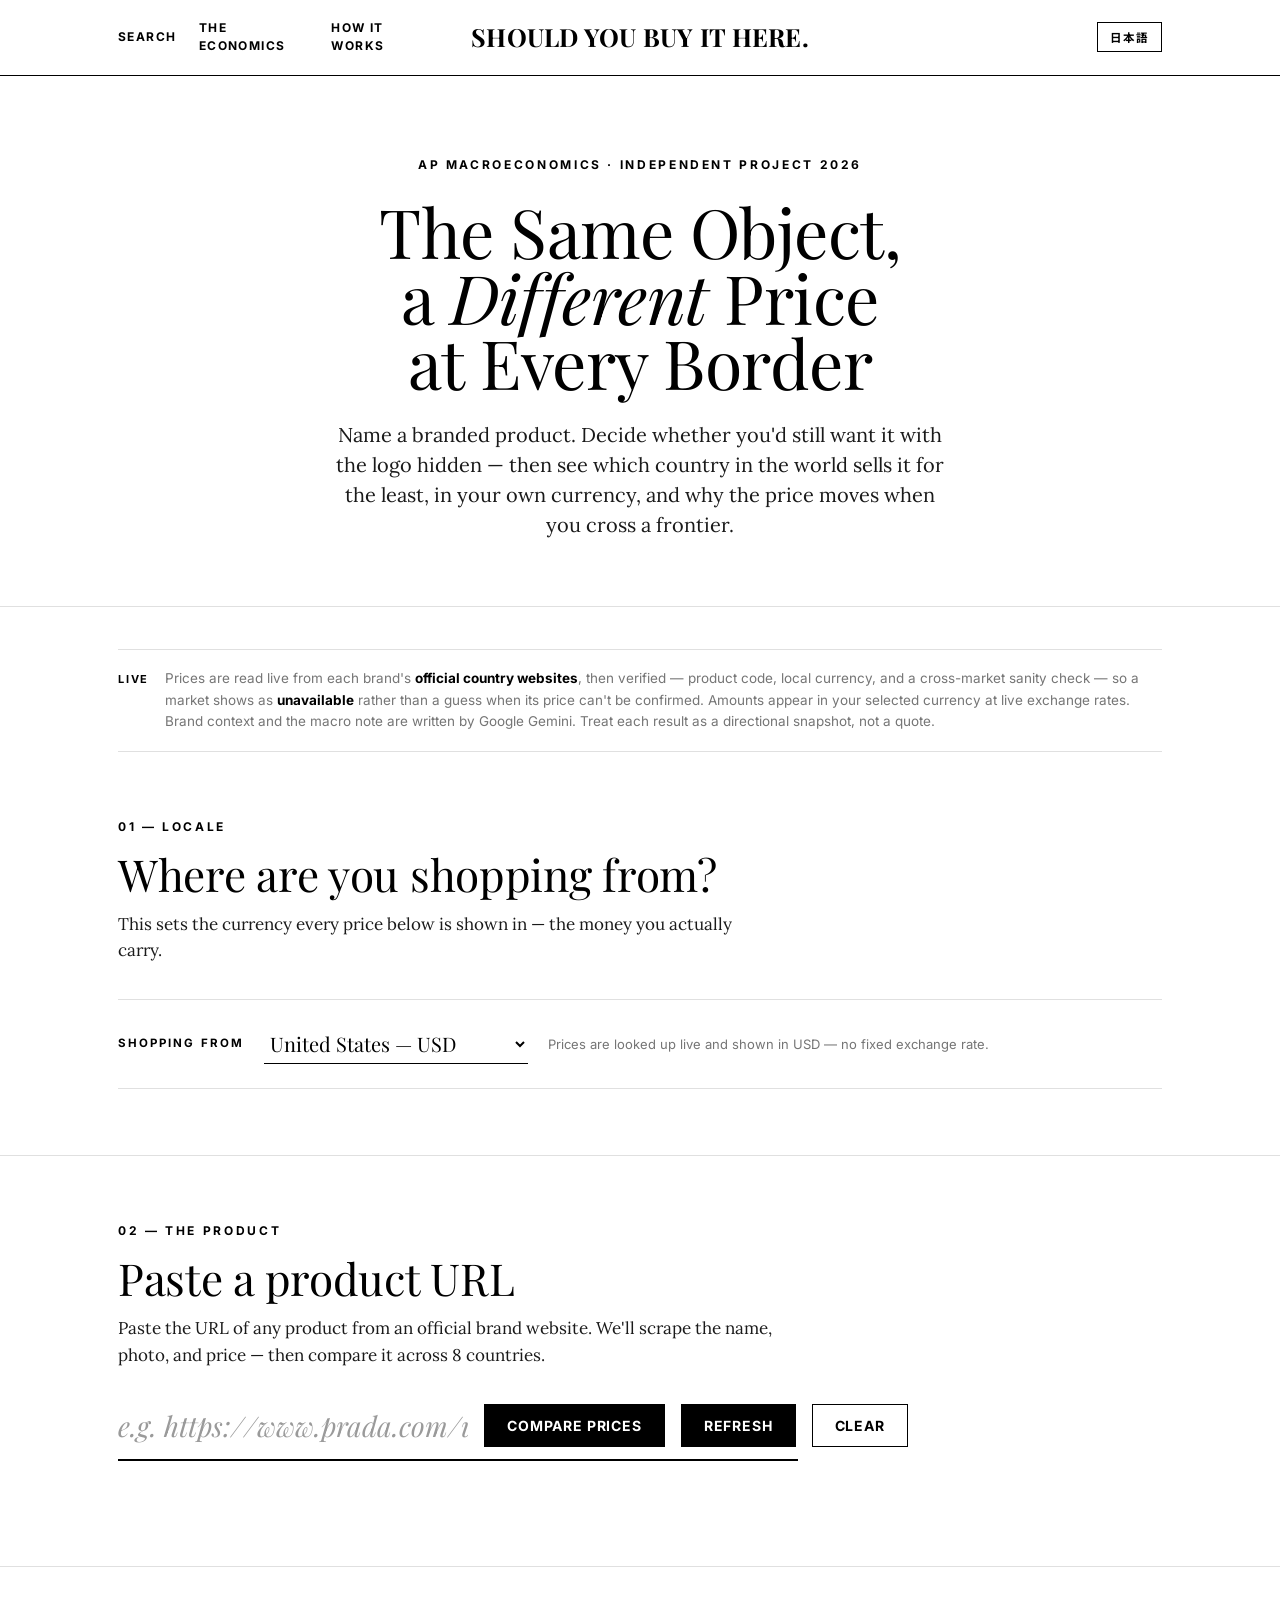
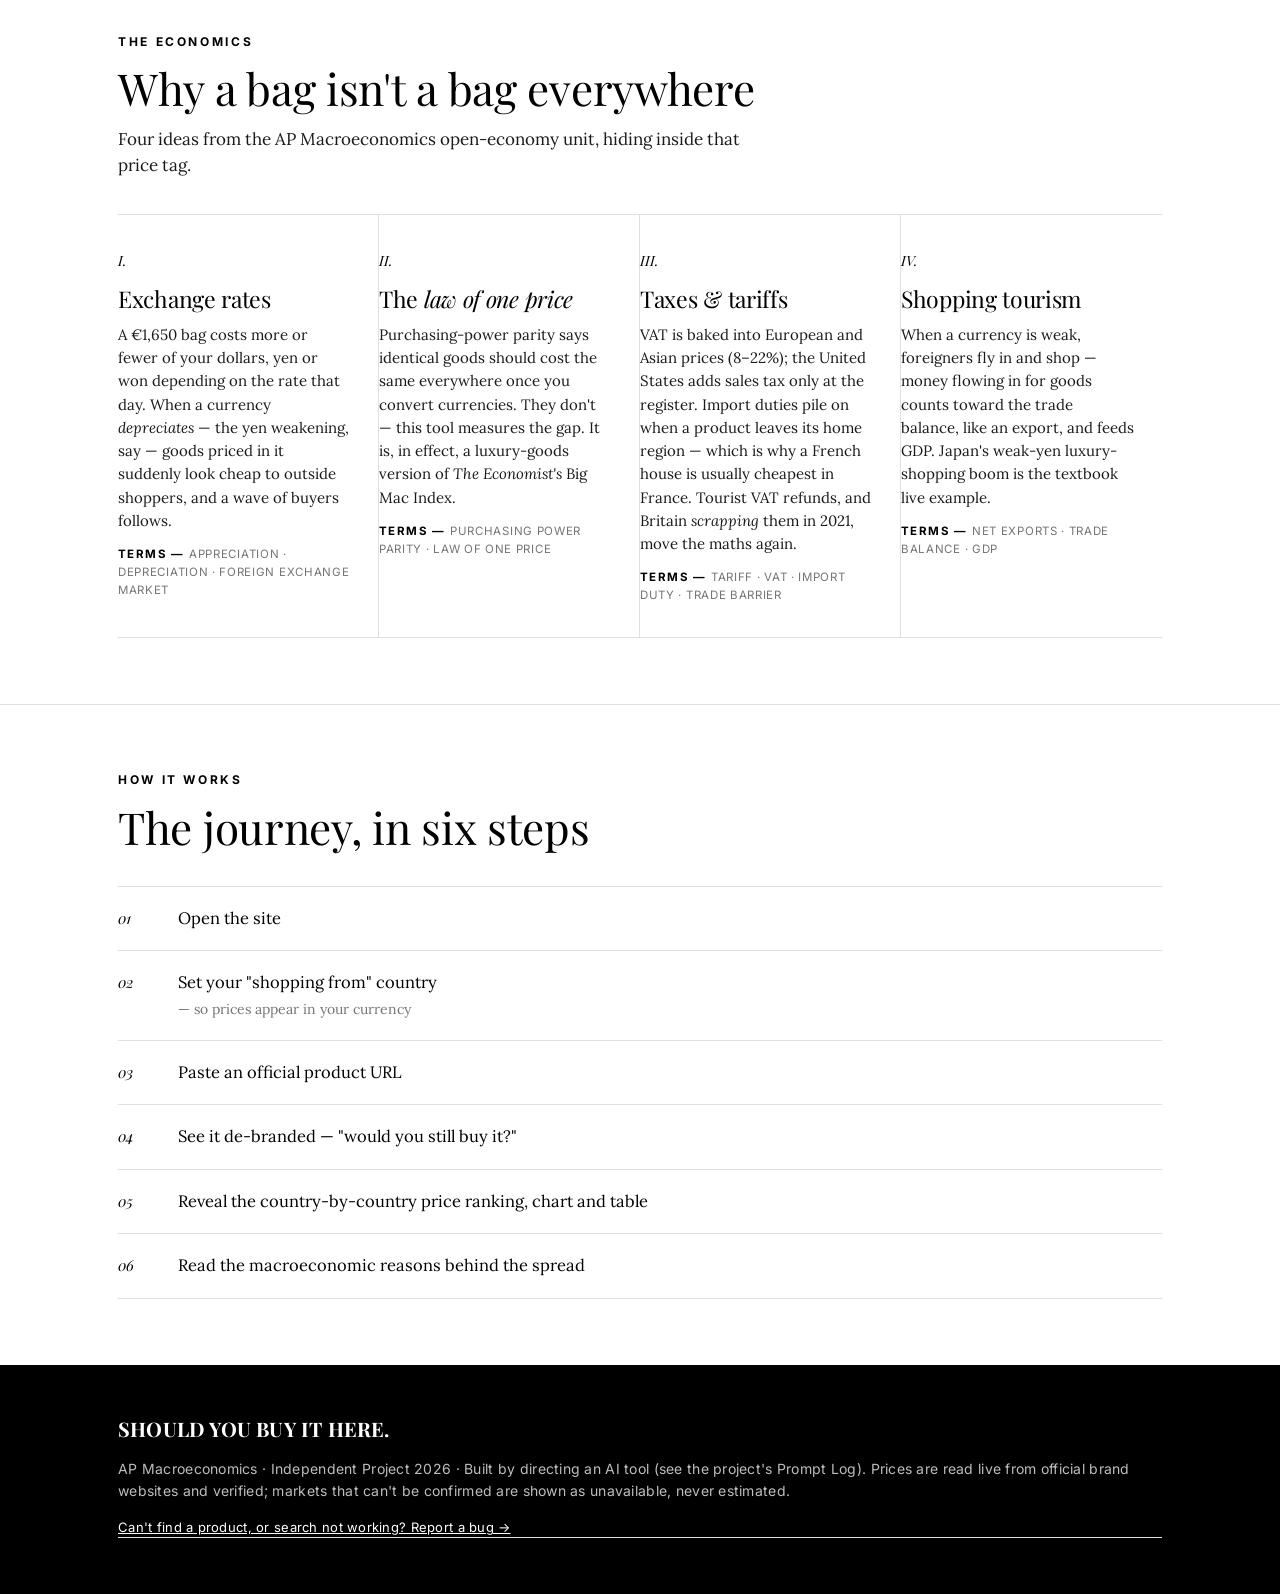
==== commit 005791d6: "Add a 'Report a bug' footer link to a Google Form (EN/JA) Persistent footer link 'Can't find a produ" ====
--- a/index.html
+++ b/index.html
@@ -121,7 +121,7 @@
   .obj-img{display:block;width:auto;height:auto;max-width:min(340px,78vw);max-height:46vh;
     border:1px solid var(--line);background:#fff;filter:blur(0);transition:filter .4s ease}
   .obj-img.soft{filter:blur(9px) brightness(1.02)}
-  .obj-img.revealed{filter:blur(0)!important}
+  .obj-img.revealed{filter:blur(0)!important;margin-left:auto;margin-right:auto}
   .logo-cover{position:absolute;backdrop-filter:blur(16px) brightness(.97);-webkit-backdrop-filter:blur(16px) brightness(.97);
     background:rgba(22,19,14,.10);border-radius:2px;transition:opacity .35s}
   .logo-cover.gone{opacity:0;pointer-events:none}
@@ -381,6 +381,7 @@
   <div class="wrap">
     <span class="mark">SHOULD YOU BUY IT HERE<span class="dot">.</span></span>
     <span data-i18n="footerText">AP Macroeconomics · Independent Project 2026 · Built by directing an AI tool (see the project's Prompt Log). Prices are read live from official brand websites and verified; markets that can't be confirmed are shown as unavailable, never estimated.</span>
+    <a id="reportBugLink" href="https://docs.google.com/forms/d/e/1FAIpQLSePaOFAs7SZ_abnSdePtuqyt2HcA6PjKX44LQcZLL0MlmG9Sg/viewform" target="_blank" rel="noopener" data-i18n="reportBug" style="display:block;margin-top:16px;color:#fff;text-decoration:underline;font-size:13px">Can't find a product, or search not working? Report a bug →</a>
   </div>
 </footer>
 
@@ -483,14 +484,14 @@
   step4:{en:`See it de-branded — "would you still buy it?"`, ja:`ロゴを消した姿を見る——「それでも買う？」`},
   step5:{en:"Reveal the country-by-country price ranking, chart and table", ja:"国ごとの価格ランキング・グラフ・表を表示する"},
   step6:{en:"Read the macroeconomic reasons behind the spread", ja:"価格差の裏にあるマクロ経済の理由を読む"},
-  footerText:{en:"AP Macroeconomics · Independent Project 2026 · Built by directing an AI tool (see the project's Prompt Log). Prices are read live from official brand websites and verified; markets that can't be confirmed are shown as unavailable, never estimated.", ja:"AP マクロ経済学 · 自主プロジェクト 2026 · AI ツールを指示して制作（プロジェクトの Prompt Log を参照）。価格は公式ブランドサイトからリアルタイムに取得・検証しており、確認できない市場は推測せず「掲載なし」と表示します。"}
+  footerText:{en:"AP Macroeconomics · Independent Project 2026 · Built by directing an AI tool (see the project's Prompt Log). Prices are read live from official brand websites and verified; markets that can't be confirmed are shown as unavailable, never estimated.", ja:"AP マクロ経済学 · 自主プロジェクト 2026 · AI ツールを指示して制作（プロジェクトの Prompt Log を参照）。価格は公式ブランドサイトからリアルタイムに取得・検証しており、確認できない市場は推測せず「掲載なし」と表示します。"},
+  reportBug:{en:"Can't find a product, or search not working? Report a bug →", ja:"商品が見つからない・検索がうまくいかない？不具合を報告 →"}
 };
 
 // Dynamic strings used inside JS render functions. Values may be functions.
 const T = {
   en:{
     rateLive:(c)=>`Prices are looked up live and shown in ${c} — no fixed exchange rate.`,
-    updatingPrices:"Updating prices in your currency",
     errInvalidUrl:"Please enter a valid HTTPS URL from a brand website.",
     errBlocked:(domain)=>`Third-party retailers like "${domain}" are not supported.`,
     loadScraping:["Reading the official product page","Finding country-specific pages","Verifying code and currency","Comparing 8 markets"],
@@ -531,7 +532,6 @@
   },
   ja:{
     rateLive:(c)=>`価格は ${c} でリアルタイムに取得しています（固定の為替レートは使用していません）。`,
-    updatingPrices:"選択した通貨で価格を更新中",
     errInvalidUrl:"ブランドサイトの有効なHTTPS URLを入力してください。",
     errBlocked:(domain)=>`「${domain}」などのセレクトショップには対応していません。`,
     loadScraping:["商品ページをスクレイピング中","8つの市場で価格を比較中","為替レートを確認中","もうすぐです"],
@@ -606,7 +606,6 @@
 let homeCountry = "United States";
 let current = null;     // selected item
 let revealed = false;
-let lastQuery = "";     // last product looked up (so a currency switch can re-run it)
 let searchSeq = 0;      // bumped per search; a response that isn't the latest is dropped
 let lastRevealAnswer = null;  // "yes"/"no" — kept so a language switch can re-render the reveal quip
 const homeCur = () => CURRENCY_OF[homeCountry];
@@ -615,8 +614,16 @@
   try{ return new Intl.NumberFormat(undefined,{style:"currency",currency:cur,maximumFractionDigits:0}).format(amount); }
   catch(e){ return cur+" "+Math.round(amount).toLocaleString(); }
 }
-function toHome(amount, fromCur){ return (amount * RATES[fromCur]) / RATES[homeCur()]; }
-function esc(s){ return String(s).replace(/[&<>"]/g, c=>({"&":"&amp;","<":"&lt;",">":"&gt;",'"':"&quot;"}[c])); }
+// Convert a local-currency amount to the selected home currency. Uses the live USD-per-unit `fx`
+// table returned by the last scrape (so switching currency needs NO re-scrape), falling back to the
+// static RATES table. Both are USD-value-per-unit, so the math is identical.
+function toHome(amount, fromCur){
+  const fx = (current && current.fx) || RATES;
+  const f = fx[fromCur], h = fx[homeCur()];
+  if(!(f > 0) || !(h > 0)) return (amount * RATES[fromCur]) / RATES[homeCur()];
+  return (amount * f) / h;
+}
+function esc(s){ return String(s).replace(/[&<>"']/g, c=>({"&":"&amp;","<":"&lt;",">":"&gt;",'"':"&quot;","'":"&#39;"}[c])); }
 
 /* ---- locale dropdown ---- */
 function buildHomeSelect(){
@@ -627,28 +634,13 @@
   updateRateNote();
 }
 
-// Prices now come from the API already in the selected currency, so changing the
-// currency re-runs the lookup rather than doing a client-side conversion.
-async function refetchForCurrency(){
-  const url = lastQuery || "";
-  if(!url){ renderStage(); if(revealed) renderResults(); return; }
-  const wasRevealed = revealed;
-  $(wasRevealed ? "#results" : "#stage").innerHTML = `<div class="loading"><em>${t('updatingPrices')}<span class="dots"></span></em></div>`;
-  try{
-    const res = await fetch(`${WORKER_URL}/scrape`, {
-      method: "POST",
-      headers: { "Content-Type": "application/json" },
-      body: JSON.stringify({ url, homeCurrency: homeCur() })
-    });
-    const data = await res.json();
-    if(data && data.found){
-      if(data.local_prices) current.prices = data.local_prices;
-      current.priceData = mergePriceData(data);
-      current.homePrices = data.home_prices || null;
-    }
-  }catch(e){ /* keep existing data; render falls back to static conversion */ }
+// Local prices are currency-independent and the live `fx` table came back with the scrape, so a
+// currency change is a pure client-side re-render via toHome() — no re-scrape (saves a full
+// 8-country Firecrawl/Gemini run per currency switch).
+function refetchForCurrency(){
+  if(!current) return;
   renderStage();
-  if(wasRevealed) renderResults();
+  if(revealed) renderResults();
 }
 function updateRateNote(){
   $("#rateNote").textContent = t('rateLive', homeCur());
@@ -742,7 +734,6 @@
   const v = validateUrl(url);
   if(!v.valid){ $("#searchMsg").textContent = v.msg; return; }
 
-  lastQuery = url;
   const mySeq = ++searchSeq;   // any earlier in-flight search whose response lands after this is stale
   $("#searchMsg").innerHTML = "";
   $("#debrandSection").classList.remove("hidden");
@@ -791,8 +782,8 @@
       blurb: data.product.blurb || "",
       macro_insight: data.macro_insight || "",
       priceData: mergePriceData(data),            // confirmed + unconfirmed markets (failed → unavailable)
-      prices: data.local_prices || {},            // local currency prices (for legacy toHome)
-      homePrices: data.home_prices || null,
+      prices: data.local_prices || {},            // local currency prices — converted client-side via fx
+      fx: data.fx || null,                        // live USD-per-unit FX → convert to any currency, no re-scrape
     };
 
     renderStage();
@@ -818,9 +809,8 @@
 function renderStage(){
   if(!current) return;
   const it = current;
-  const homePrice = (it.homePrices && typeof it.homePrices[homeCountry] === "number")
-    ? it.homePrices[homeCountry]
-    : ((it.prices && typeof it.prices[homeCountry] === "number") ? toHome(it.prices[homeCountry], CURRENCY_OF[homeCountry]) : null);
+  const homeLocal = (it.prices && typeof it.prices[homeCountry] === "number") ? it.prices[homeCountry] : null;
+  const homePrice = homeLocal !== null ? toHome(homeLocal, CURRENCY_OF[homeCountry]) : null;
   const priceText = homePrice ? fmt(homePrice, homeCur()) : t('stickerPrice');
 
   let imgHtml;
@@ -916,7 +906,7 @@
       continue;
     }
 
-    const home = (it.homePrices && typeof it.homePrices[country] === "number") ? it.homePrices[country] : toHome(local, localCur);
+    const home = toHome(local, localCur);
     availableRows.push({ country, cc, localCur, local, home, isHome });
   }
 
